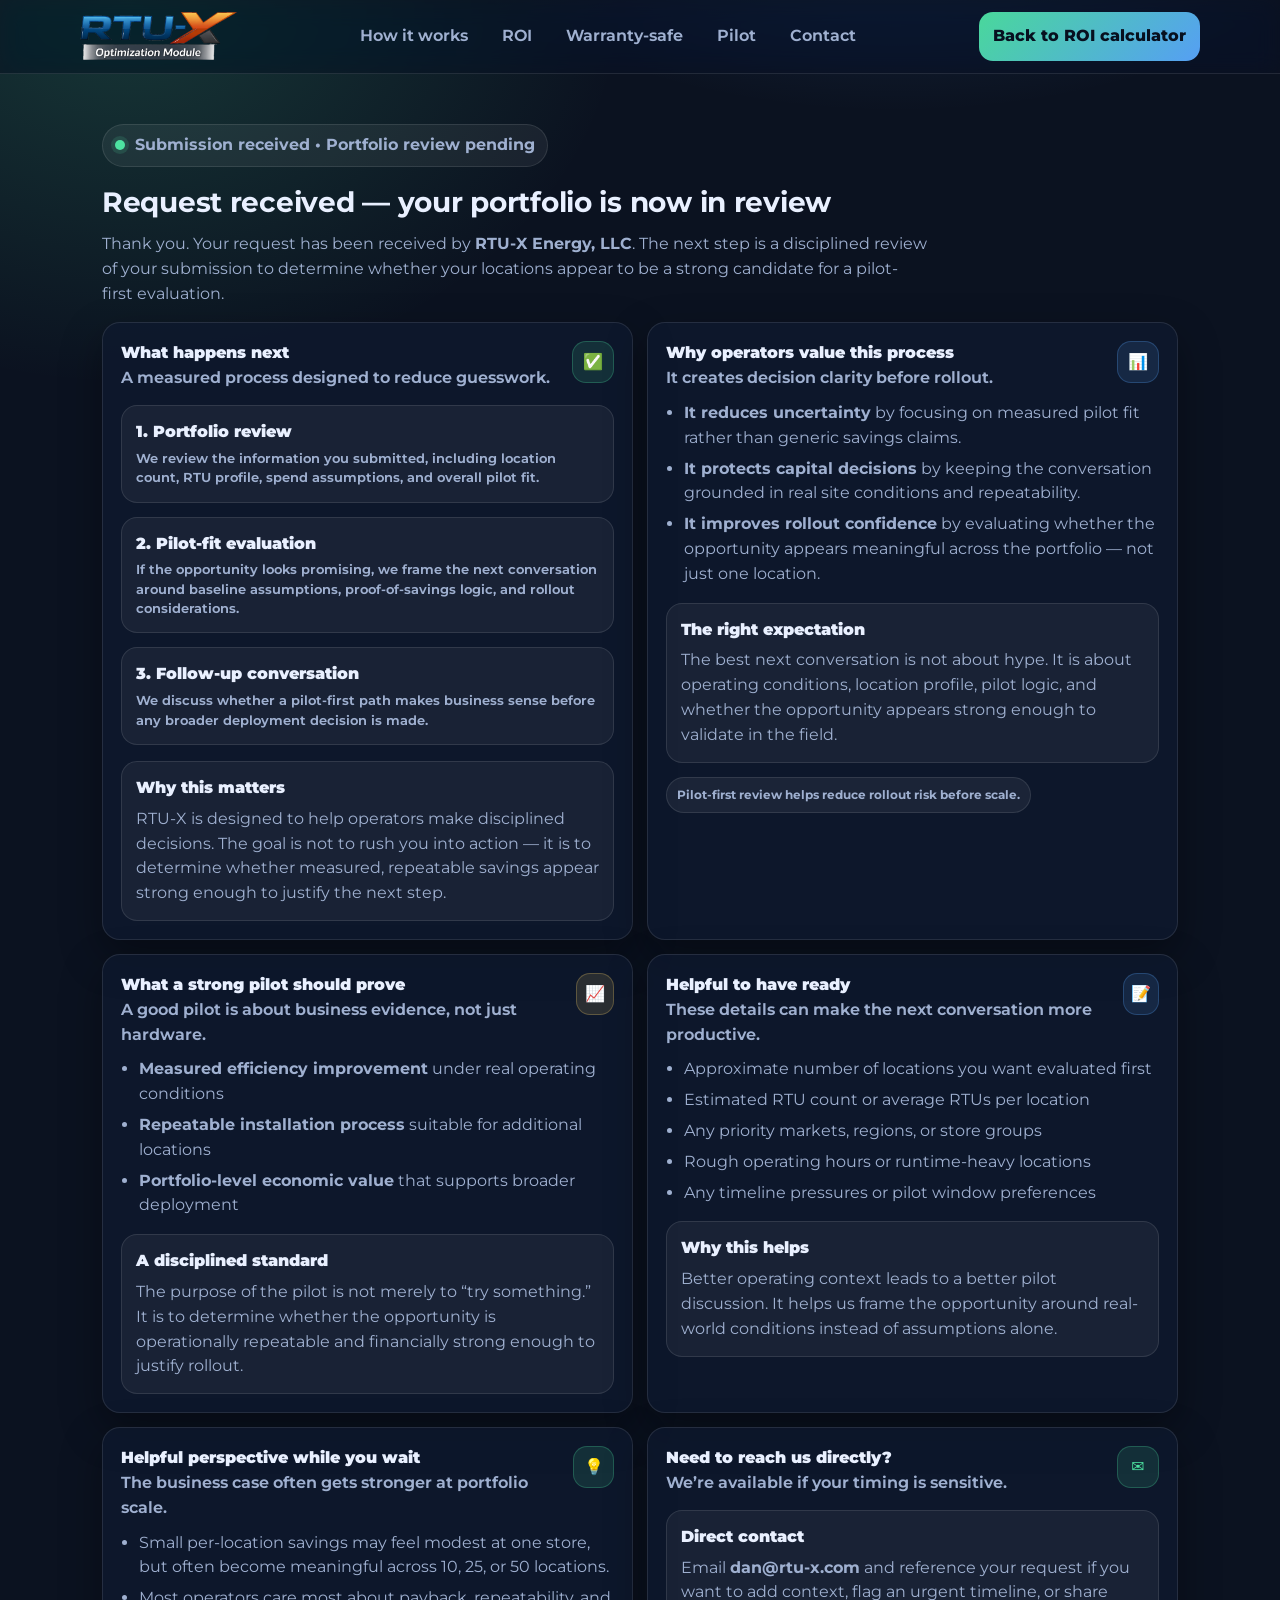
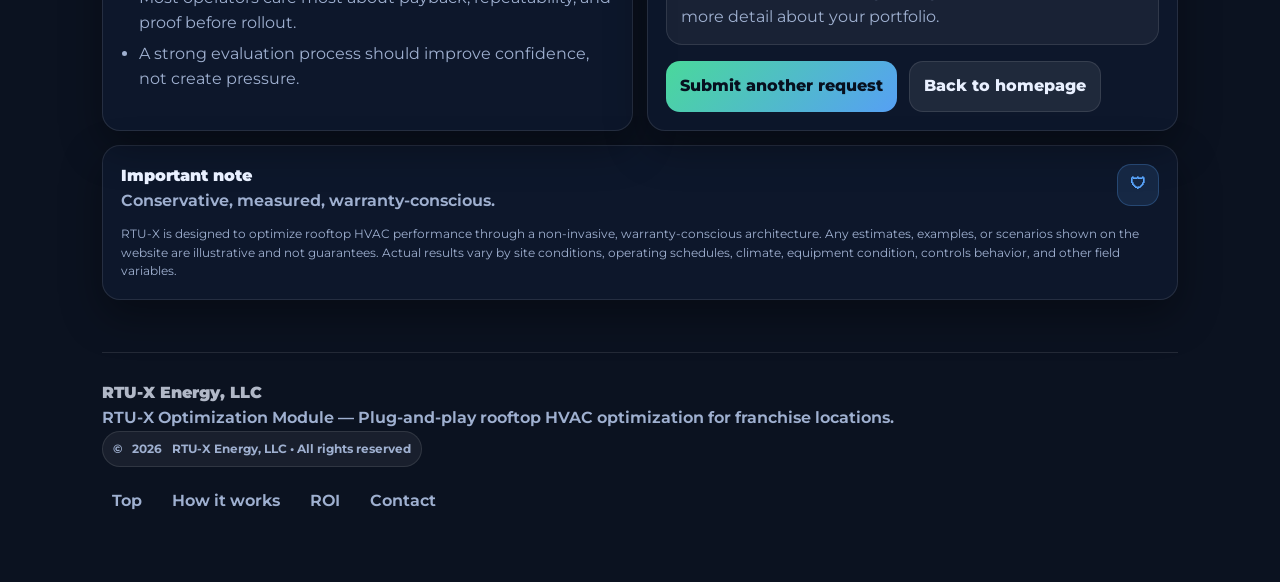
==== thank-you.html @ 87b26648 "Elevate thank-you page with stronger hierarchy and follow-up guidance" ====
<!doctype html>
<html lang="en">
<head>
  <meta charset="utf-8" />
  <meta name="viewport" content="width=device-width, initial-scale=1" />
  <title>Request received | RTU-X Energy, LLC</title>
  <meta name="description" content="Your RTU-X request has been received. Here is what happens next in the pilot evaluation process." />
  <meta name="theme-color" content="#0b1220" />

  <link rel="preconnect" href="https://fonts.googleapis.com">
  <link rel="preconnect" href="https://fonts.gstatic.com" crossorigin>
  <link href="https://fonts.googleapis.com/css2?family=Montserrat:wght@500;650;750;850&display=swap" rel="stylesheet">
  <link rel="stylesheet" href="styles.css" />
</head>

<body>
  <header class="site-header">
    <div class="wrap nav">
      <a class="brand" href="/#top" aria-label="RTU-X Energy home">
        <img class="brand-logo" src="assets/rtux-logo.png" alt="RTU-X Optimization Module logo" />
      </a>

      <nav class="navlinks" aria-label="Primary">
        <a href="/#how">How it works</a>
        <a href="/#roi">ROI</a>
        <a href="/#warranty">Warranty-safe</a>
        <a href="/#pilot">Pilot</a>
        <a href="/#contact">Contact</a>
      </nav>

      <a class="btn primary" href="/#roi">Back to ROI calculator</a>
    </div>
  </header>

  <main class="wrap" style="padding-top:22px;">
    <section class="section reveal" style="padding-top:28px;">
      <div class="pill">
        <span class="dot" aria-hidden="true"></span>
        Submission received • Portfolio review pending
      </div>

      <div class="sec-head" style="margin-top:14px;">
        <div>
          <h2>Request received — your portfolio is now in review</h2>
          <p class="lead">
            Thank you. Your request has been received by <b>RTU-X Energy, LLC</b>. The next step is a disciplined review of your submission to determine whether your locations appear to be a strong candidate for a pilot-first evaluation.
          </p>
        </div>
      </div>

      <div class="split">
        <div class="card panel">
          <div class="panel-top">
            <div>
              <div class="kicker">What happens next</div>
              <div class="muted">A measured process designed to reduce guesswork.</div>
            </div>
            <div class="badge" aria-hidden="true">✅</div>
          </div>

          <div class="cols3" style="grid-template-columns:1fr; margin-top:14px;">
            <div class="mini">
              <div class="mini-k">1. Portfolio review</div>
              <div class="mini-d">
                We review the information you submitted, including location count, RTU profile, spend assumptions, and overall pilot fit.
              </div>
            </div>

            <div class="mini">
              <div class="mini-k">2. Pilot-fit evaluation</div>
              <div class="mini-d">
                If the opportunity looks promising, we frame the next conversation around baseline assumptions, proof-of-savings logic, and rollout considerations.
              </div>
            </div>

            <div class="mini">
              <div class="mini-k">3. Follow-up conversation</div>
              <div class="mini-d">
                We discuss whether a pilot-first path makes business sense before any broader deployment decision is made.
              </div>
            </div>
          </div>

          <div class="callout" style="margin-top:16px;">
            <div class="callout-k">Why this matters</div>
            <div class="callout-d">
              RTU-X is designed to help operators make disciplined decisions. The goal is not to rush you into action — it is to determine whether measured, repeatable savings appear strong enough to justify the next step.
            </div>
          </div>
        </div>

        <div class="card panel">
          <div class="panel-top">
            <div>
              <div class="kicker">Why operators value this process</div>
              <div class="muted">It creates decision clarity before rollout.</div>
            </div>
            <div class="badge blue" aria-hidden="true">📊</div>
          </div>

          <ul class="bullets">
            <li><b>It reduces uncertainty</b> by focusing on measured pilot fit rather than generic savings claims.</li>
            <li><b>It protects capital decisions</b> by keeping the conversation grounded in real site conditions and repeatability.</li>
            <li><b>It improves rollout confidence</b> by evaluating whether the opportunity appears meaningful across the portfolio — not just one location.</li>
          </ul>

          <div class="callout" style="margin-top:16px;">
            <div class="callout-k">The right expectation</div>
            <div class="callout-d">
              The best next conversation is not about hype. It is about operating conditions, location profile, pilot logic, and whether the opportunity appears strong enough to validate in the field.
            </div>
          </div>

          <div class="pill small" style="margin-top:14px;">
            Pilot-first review helps reduce rollout risk before scale.
          </div>
        </div>
      </div>

      <div class="split" style="margin-top:14px;">
        <div class="card panel">
          <div class="panel-top">
            <div>
              <div class="kicker">What a strong pilot should prove</div>
              <div class="muted">A good pilot is about business evidence, not just hardware.</div>
            </div>
            <div class="badge warn" aria-hidden="true">📈</div>
          </div>

          <ul class="bullets">
            <li><b>Measured efficiency improvement</b> under real operating conditions</li>
            <li><b>Repeatable installation process</b> suitable for additional locations</li>
            <li><b>Portfolio-level economic value</b> that supports broader deployment</li>
          </ul>

          <div class="callout" style="margin-top:16px;">
            <div class="callout-k">A disciplined standard</div>
            <div class="callout-d">
              The purpose of the pilot is not merely to “try something.” It is to determine whether the opportunity is operationally repeatable and financially strong enough to justify rollout.
            </div>
          </div>
        </div>

        <div class="card panel">
          <div class="panel-top">
            <div>
              <div class="kicker">Helpful to have ready</div>
              <div class="muted">These details can make the next conversation more productive.</div>
            </div>
            <div class="badge blue" aria-hidden="true">📝</div>
          </div>

          <ul class="bullets">
            <li>Approximate number of locations you want evaluated first</li>
            <li>Estimated RTU count or average RTUs per location</li>
            <li>Any priority markets, regions, or store groups</li>
            <li>Rough operating hours or runtime-heavy locations</li>
            <li>Any timeline pressures or pilot window preferences</li>
          </ul>

          <div class="callout" style="margin-top:16px;">
            <div class="callout-k">Why this helps</div>
            <div class="callout-d">
              Better operating context leads to a better pilot discussion. It helps us frame the opportunity around real-world conditions instead of assumptions alone.
            </div>
          </div>
        </div>
      </div>

      <div class="split" style="margin-top:14px;">
        <div class="card panel">
          <div class="panel-top">
            <div>
              <div class="kicker">Helpful perspective while you wait</div>
              <div class="muted">The business case often gets stronger at portfolio scale.</div>
            </div>
            <div class="badge" aria-hidden="true">💡</div>
          </div>

          <ul class="bullets">
            <li>Small per-location savings may feel modest at one store, but often become meaningful across 10, 25, or 50 locations.</li>
            <li>Most operators care most about payback, repeatability, and proof before rollout.</li>
            <li>A strong evaluation process should improve confidence, not create pressure.</li>
          </ul>
        </div>

        <div class="card panel">
          <div class="panel-top">
            <div>
              <div class="kicker">Need to reach us directly?</div>
              <div class="muted">We’re available if your timing is sensitive.</div>
            </div>
            <div class="badge" aria-hidden="true">✉️</div>
          </div>

          <div class="callout" style="margin-top:14px;">
            <div class="callout-k">Direct contact</div>
            <div class="callout-d">
              Email <b>dan@rtu-x.com</b> and reference your request if you want to add context, flag an urgent timeline, or share more detail about your portfolio.
            </div>
          </div>

          <div class="cta" style="margin-top:16px;">
            <a class="btn primary" href="/#contact">Submit another request</a>
            <a class="btn" href="/#top">Back to homepage</a>
          </div>
        </div>
      </div>

      <div class="card panel" style="margin-top:14px;">
        <div class="panel-top">
          <div>
            <div class="kicker">Important note</div>
            <div class="muted">Conservative, measured, warranty-conscious.</div>
          </div>
          <div class="badge blue" aria-hidden="true">🛡</div>
        </div>

        <div class="fine" style="margin-top:12px;">
          RTU-X is designed to optimize rooftop HVAC performance through a non-invasive, warranty-conscious architecture. Any estimates, examples, or scenarios shown on the website are illustrative and not guarantees. Actual results vary by site conditions, operating schedules, climate, equipment condition, controls behavior, and other field variables.
        </div>
      </div>
    </section>

    <footer class="site-footer">
      <div class="foot">
        <div>
          <div class="foot-brand">RTU-X Energy, LLC</div>
          <div class="muted">RTU-X Optimization Module — Plug-and-play rooftop HVAC optimization for franchise locations.</div>
          <div class="pill small">© <span id="year"></span> RTU-X Energy, LLC • All rights reserved</div>
        </div>

        <div class="foot-links">
          <a href="/#top">Top</a>
          <a href="/#how">How it works</a>
          <a href="/#roi">ROI</a>
          <a href="/#contact">Contact</a>
        </div>
      </div>
    </footer>
  </main>

  <script>
    (function () {
      var y = document.getElementById("year");
      if (y) y.textContent = String(new Date().getFullYear());
    })();
  </script>
</body>
</html>
---- styles.css ----
/* RTU-X Optimization Module — Franchise Owner Landing Page
   Design goals: fast, credible, clean, non-flashy, conversion-focused.
*/
:root{
  --bg:#0b1220;
  --card:#0f1930;
  --muted:#9fb0d0;
  --text:#e9f0ff;
  --accent:#4de3a1;
  --accent2:#5aa7ff;
  --warn:#ffd36a;
  --border: rgba(255,255,255,.10);
  --shadow: 0 16px 40px rgba(0,0,0,.35);
  --radius: 18px;
  --max: 1120px;
}
*{box-sizing:border-box}
html{scroll-behavior:smooth}
body{
  margin:0;
  font-family: "Montserrat", ui-sans-serif, system-ui, -apple-system, Segoe UI, Roboto, Helvetica, Arial;
  background:
    radial-gradient(1000px 600px at 70% -10%, rgba(90,167,255,.25), transparent 55%),
    radial-gradient(900px 700px at 10% 0%, rgba(77,227,161,.18), transparent 55%),
    var(--bg);
  color:var(--text);
  line-height:1.55;
}
a{color:inherit; text-decoration:none}
.wrap{max-width:var(--max); margin:0 auto; padding:22px;}
.site-header{
  position:sticky; top:0; z-index:10;
  backdrop-filter:saturate(180%) blur(12px);
  background: rgba(11,18,32,.55);
  border-bottom:1px solid var(--border);
}
.nav{
  display:flex; align-items:center; justify-content:space-between;
  gap:16px; padding:12px 0;
}
.brand{display:flex; align-items:center; gap:10px; font-weight:850; letter-spacing:.2px}
.brand-logo{height:48px; width:auto; display:block}
.navlinks{display:flex; gap:14px; flex-wrap:wrap; align-items:center; color:var(--muted); font-weight:650}
.navlinks a{padding:8px 10px; border-radius:12px}
.navlinks a:hover{background: rgba(255,255,255,.06); color: var(--text)}
.btn{
  display:inline-flex; align-items:center; justify-content:center; gap:10px;
  padding:12px 14px; border-radius:14px;
  background: rgba(255,255,255,.08);
  border:1px solid var(--border);
  color: var(--text);
  font-weight:800;
  cursor:pointer;
  transition: transform .12s ease, background .12s ease;
}
.btn.primary{
  background: linear-gradient(135deg, rgba(77,227,161,.95), rgba(90,167,255,.95));
  border:0; color:#07101f;
}
.btn:hover{transform: translateY(-1px)}
.btn:active{transform: translateY(0px)}
@media (max-width: 940px){
  .navlinks{display:none}
  .brand-logo{height:44px}
}

/* HERO */
.hero{
  padding:52px 0 22px;
  display:grid;
  grid-template-columns:1.15fr .85fr;
  gap:22px;
  align-items:stretch;
}
@media (max-width: 940px){
  .hero{grid-template-columns:1fr; padding-top:28px}
}
.pill{
  display:inline-flex; gap:10px; align-items:center;
  padding:8px 12px; border-radius:999px;
  background: rgba(255,255,255,.06);
  border:1px solid var(--border);
  color: var(--muted);
  font-weight:700;
  width: fit-content;
}
.pill.small{font-size:12px; padding:8px 10px}
.dot{
  width:10px; height:10px; border-radius:999px;
  background: var(--accent);
  box-shadow: 0 0 0 4px rgba(77,227,161,.14);
}
h1{
  margin:14px 0 10px;
  font-size: clamp(34px, 4vw, 54px);
  line-height:1.05;
  letter-spacing:-.02em;
}
.grad{
  background:linear-gradient(135deg, var(--accent), var(--accent2));
  -webkit-background-clip:text; background-clip:text;
  color:transparent;
}
.sub{
  color: var(--muted);
  font-size: 16px;
  max-width: 60ch;
}
.cta{display:flex; gap:12px; flex-wrap:wrap; margin-top:18px}
.trust{display:flex; flex-wrap:wrap; gap:10px; margin-top:14px; color: rgba(233,240,255,.82); font-weight:650}
.trust-item{padding:8px 10px; border-radius:12px; background: rgba(255,255,255,.04); border:1px solid var(--border)}

.card{
  background: rgba(15,25,48,.72);
  border: 1px solid var(--border);
  border-radius: var(--radius);
  box-shadow: var(--shadow);
}
.hero-card{padding:18px}
.card-title{display:flex; justify-content:space-between; align-items:flex-start; gap:12px}
.kicker{font-weight:900; font-size:16px}
.muted{color:var(--muted); font-weight:650}
.badge{
  width:42px; height:42px; border-radius:14px;
  display:grid; place-items:center;
  background: rgba(77,227,161,.12);
  border:1px solid rgba(77,227,161,.25);
  color: var(--accent);
  font-weight:900;
}
.badge.blue{background: rgba(90,167,255,.12); border-color: rgba(90,167,255,.25); color: var(--accent2)}
.badge.warn{background: rgba(255,211,106,.12); border-color: rgba(255,211,106,.25); color: var(--warn)}
.grid2{display:grid; grid-template-columns: 1fr 1fr; gap:12px; margin-top:14px}
@media (max-width: 520px){.grid2{grid-template-columns:1fr}}
.mini{
  padding:14px;
  border-radius:16px;
  background: rgba(255,255,255,.05);
  border:1px solid var(--border);
}
.mini-k{font-weight:900}
.mini-d{color:var(--muted); font-weight:650; font-size:12.5px; margin-top:4px}
.callout{
  margin-top:14px;
  padding:14px; border-radius:16px;
  background: rgba(255,255,255,.05);
  border:1px solid var(--border);
}
.callout-k{font-weight:900}
.callout-d{color:var(--muted); margin-top:6px}

/* SECTIONS */
.section{padding:34px 0}
.sec-head{display:flex; align-items:flex-end; justify-content:space-between; gap:16px; margin-bottom:16px}
h2{margin:0; font-size:28px; letter-spacing:-.01em}
.lead{color:var(--muted); max-width:75ch; margin:8px 0 0}
.cols3{display:grid; grid-template-columns:repeat(3, 1fr); gap:14px}
@media (max-width: 940px){.cols3{grid-template-columns:1fr}}
.item{padding:16px}
.item h3{margin:8px 0 6px; font-size:18px}
.item p{margin:0; color:var(--muted)}
.icon{
  width:40px; height:40px; border-radius:14px;
  display:grid; place-items:center;
  background: rgba(77,227,161,.12);
  border:1px solid rgba(77,227,161,.25);
  color: var(--accent);
  font-weight:900;
}
.icon.blue{background: rgba(90,167,255,.12); border-color: rgba(90,167,255,.25); color: var(--accent2)}
.icon.warn{background: rgba(255,211,106,.12); border-color: rgba(255,211,106,.25); color: var(--warn)}

.split{display:grid; grid-template-columns:1fr 1fr; gap:14px}
@media (max-width: 940px){.split{grid-template-columns:1fr}}
.panel{padding:18px}
.panel-top{display:flex; justify-content:space-between; align-items:flex-start; gap:12px}
.bullets{margin:10px 0 0; padding-left:18px; color:var(--muted)}
.bullets li{margin:6px 0}

/* ROI */
.roi{
  display:grid;
  grid-template-columns:1.1fr .9fr;
  gap:14px;
  align-items:start;
}
.roi .panel{
  align-self:start;
}
@media (max-width: 940px){
  .roi{grid-template-columns:1fr}
}
.calc{
  padding:16px;
  border-radius:16px;
  background: rgba(255,255,255,.05);
  border:1px solid var(--border);
}
label{display:block; font-weight:850; font-size:13px; color:var(--muted); margin-top:10px}
input, select, textarea{
  width:100%;
  margin-top:6px;
  padding:12px 12px;
  border-radius:14px;
  border:1px solid rgba(255,255,255,.14);
  background: rgba(11,18,32,.65);
  color: var(--text);
  outline:none;
}
input:focus, textarea:focus, select:focus{
  border-color: rgba(90,167,255,.55);
  box-shadow: 0 0 0 4px rgba(90,167,255,.12)
}
.result{
  margin-top:12px;
  padding:12px;
  border-radius:14px;
  background: rgba(77,227,161,.10);
  border: 1px solid rgba(77,227,161,.25);
  color: var(--text);
  font-weight:850;
}
.cta-row{display:flex; gap:10px; flex-wrap:wrap; margin-top:12px}
.fine{color:var(--muted); font-size:12px; margin-top:8px}

/* ROI mini chart */
.mini-chart{
  display:grid;
  gap:10px;
}
.mini-chart-row{
  display:grid;
  grid-template-columns:110px minmax(120px, 1fr);
  align-items:center;
  gap:10px;
}
.mini-chart-label{
  color:var(--text);
  font-size:12px;
  font-weight:800;
  white-space:nowrap;
}
.mini-chart-bar-wrap{
  width:100%;
  min-width:120px;
  height:14px;
  border-radius:999px;
  background:rgba(255,255,255,.08);
  border:1px solid rgba(255,255,255,.10);
  overflow:hidden;
}
.mini-chart-bar{
  display:block;
  height:100%;
  min-width:14px;
  border-radius:999px;
  background:linear-gradient(135deg, rgba(77,227,161,.95), rgba(90,167,255,.95));
  box-shadow:0 0 0 1px rgba(255,255,255,.08) inset;
}
.mini-chart-bar-1{width:10%}
.mini-chart-bar-2{width:30%}
.mini-chart-bar-3{width:60%}
.mini-chart-bar-4{width:100%}

@media (max-width: 640px){
  .mini-chart{
    gap:8px;
  }
  .mini-chart-row{
    grid-template-columns:72px minmax(140px, 1fr);
    gap:8px;
  }
  .mini-chart-label{
    font-size:11px;
  }
  .mini-chart-bar-wrap{
    min-width:140px;
    height:12px;
  }
  .mini-chart-bar{
    min-width:12px;
  }
}

/* Lead form */
.leadform .row2{display:grid; grid-template-columns:1fr 1fr; gap:12px}
@media (max-width: 680px){.leadform .row2{grid-template-columns:1fr}}
.leadform button{margin-top:12px; width:100%}

/* FAQ */
.faq details{
  border:1px solid var(--border);
  border-radius:16px;
  background: rgba(255,255,255,.04);
  padding:12px 14px;
}
.faq summary{cursor:pointer; font-weight:900}
.faq p{color:var(--muted); margin:8px 0 0}
.faq{display:grid; gap:10px}

/* Diagram */
.diagram{
  display:flex;
  flex-direction:column;
  align-items:center;
  gap:10px;
  margin-top:8px;
}
.node{
  width:100%;
  max-width:420px;
  text-align:center;
  padding:14px 18px;
  border-radius:14px;
  background: rgba(255,255,255,0.04);
  border:1px solid rgba(255,255,255,0.08);
  font-weight:650;
  color:#e8edf7;
  box-shadow:0 8px 24px rgba(0,0,0,0.18);
}
.node.highlight{
  background: linear-gradient(180deg, rgba(46,124,255,0.22), rgba(46,124,255,0.10));
  border:1px solid rgba(46,124,255,0.45);
}
.arrow{
  font-size:22px;
  line-height:1;
  color: rgba(255,255,255,0.6);
}
@media (max-width: 640px){
  .node{
    max-width:100%;
    font-size:14px;
    padding:12px 14px;
  }
}

/* Footer */
.site-footer{
  padding:28px 0 40px;
  color: rgba(233,240,255,.75);
  border-top:1px solid var(--border);
  margin-top:18px;
}
.foot{display:flex; justify-content:space-between; gap:16px; flex-wrap:wrap}
.foot-brand{font-weight:900}
.foot-links{display:flex; gap:10px; flex-wrap:wrap; color:var(--muted); font-weight:650}
.foot-links a{padding:6px 10px; border-radius:12px}
.foot-links a:hover{background: rgba(255,255,255,.06); color:var(--text)}

/* Subtle animation */
.reveal{
  opacity:1 !important;
  transform:none !important;
  filter:none !important;
}

/* HubSpot compatibility */
.hs-form,
.hs-form * {
  font-family: inherit;
}
.hs-form label,
.hs-form .hs-form-field label {
  color: rgba(255,255,255,0.92) !important;
  font-weight: 600 !important;
}
.hs-form .hs-form-required,
.hs-form .hs-error-msg,
.hs-form .hs-error-msgs label {
  color: rgba(255,255,255,0.92) !important;
}
.hs-form input,
.hs-form textarea,
.hs-form select {
  color: #111 !important;
  background: rgba(255,255,255,0.86) !important;
  border: 1px solid rgba(255,255,255,0.28) !important;
  border-radius: 10px !important;
  padding: 12px 12px !important;
  outline: none !important;
}
.hs-form ::placeholder {
  color: rgba(0,0,0,0.55) !important;
  opacity: 1 !important;
}
.hs-form input:focus,
.hs-form textarea:focus,
.hs-form select:focus {
  border-color: rgba(255,255,255,0.75) !important;
  box-shadow: 0 0 0 4px rgba(255,255,255,0.18) !important;
}
.hs-form input[type="submit"],
.hs-form .hs-button {
  background: rgba(255,255,255,0.92) !important;
  color: #111 !important;
  border: 0 !important;
  border-radius: 12px !important;
  padding: 12px 16px !important;
  font-weight: 700 !important;
  cursor: pointer !important;
}
.hs-form input[type="submit"]:hover,
.hs-form .hs-button:hover {
  filter: brightness(0.96) !important;
}
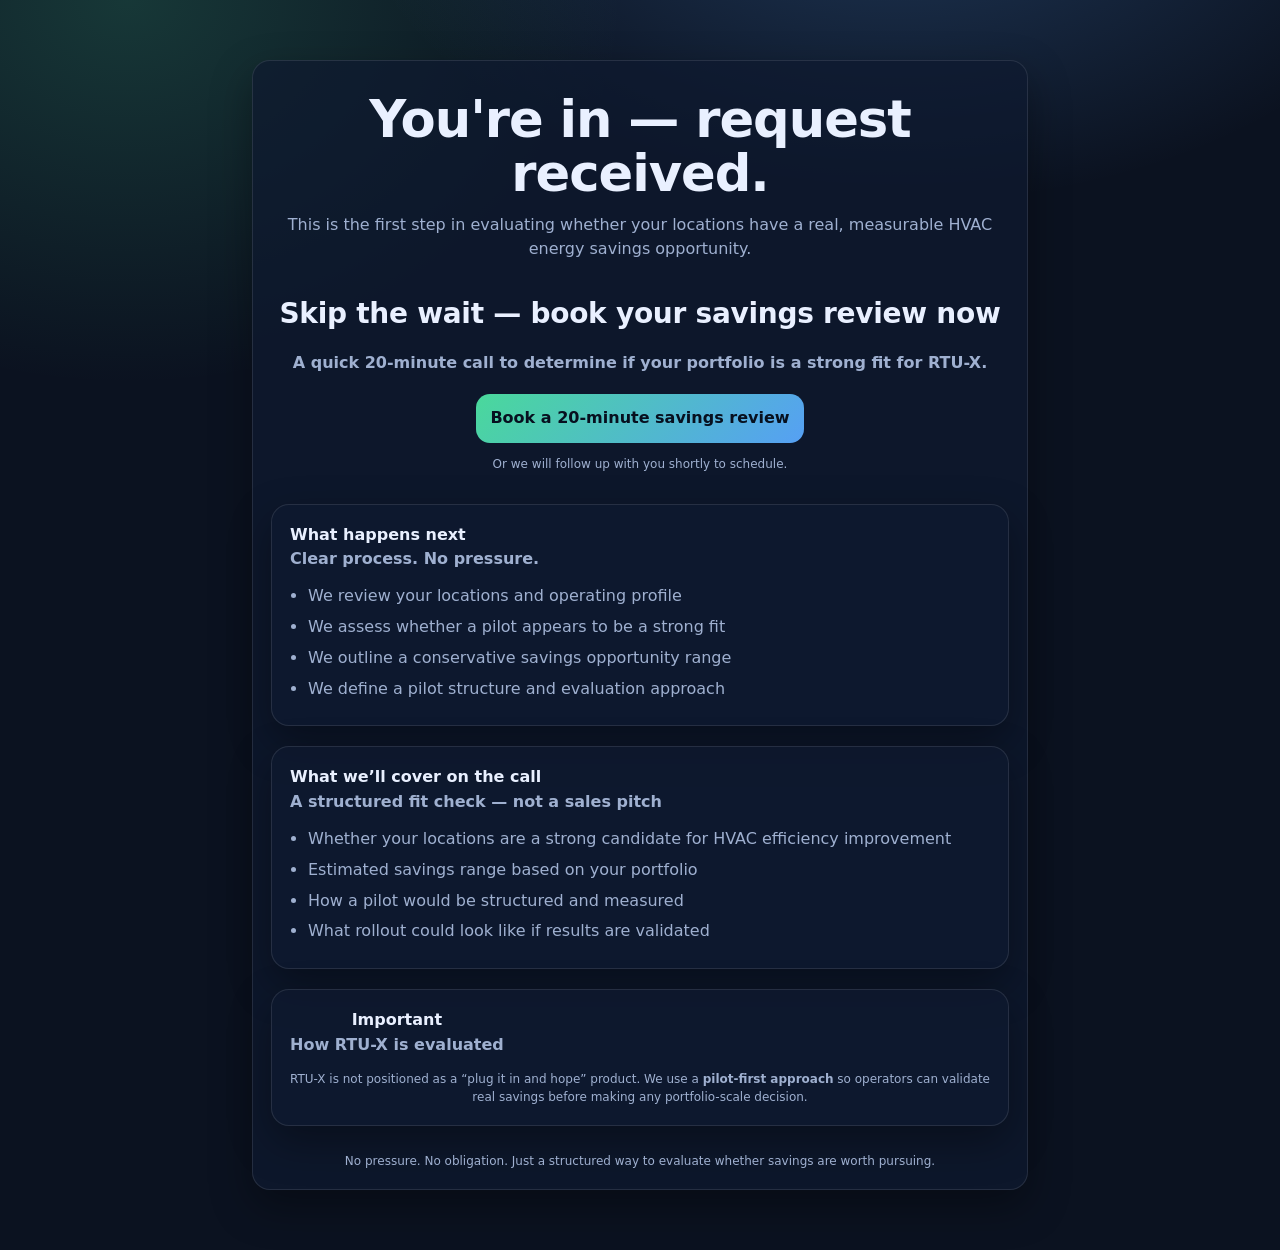
==== commit 95b9205d: "Add high-converting thank-you page with call booking CTA" ====
--- a/thank-you.html
+++ b/thank-you.html
@@ -3,248 +3,96 @@
 <head>
   <meta charset="utf-8" />
   <meta name="viewport" content="width=device-width, initial-scale=1" />
-  <title>Request received | RTU-X Energy, LLC</title>
-  <meta name="description" content="Your RTU-X request has been received. Here is what happens next in the pilot evaluation process." />
-  <meta name="theme-color" content="#0b1220" />
-
-  <link rel="preconnect" href="https://fonts.googleapis.com">
-  <link rel="preconnect" href="https://fonts.gstatic.com" crossorigin>
-  <link href="https://fonts.googleapis.com/css2?family=Montserrat:wght@500;650;750;850&display=swap" rel="stylesheet">
+  <title>Thank You | RTU-X Energy</title>
+  <meta name="description" content="Your request has been received. Book your RTU-X savings review to evaluate your portfolio opportunity." />
   <link rel="stylesheet" href="styles.css" />
 </head>
 
 <body>
-  <header class="site-header">
-    <div class="wrap nav">
-      <a class="brand" href="/#top" aria-label="RTU-X Energy home">
-        <img class="brand-logo" src="assets/rtux-logo.png" alt="RTU-X Optimization Module logo" />
-      </a>
+  <main class="wrap" style="padding-top:60px; padding-bottom:60px; max-width:820px;">
+    
+    <div class="card panel" style="text-align:center;">
+      
+      <h1>You're in — request received.</h1>
 
-      <nav class="navlinks" aria-label="Primary">
-        <a href="/#how">How it works</a>
-        <a href="/#roi">ROI</a>
-        <a href="/#warranty">Warranty-safe</a>
-        <a href="/#pilot">Pilot</a>
-        <a href="/#contact">Contact</a>
-      </nav>
+      <p class="lead" style="margin-top:12px;">
+        This is the first step in evaluating whether your locations have a real, measurable HVAC energy savings opportunity.
+      </p>
 
-      <a class="btn primary" href="/#roi">Back to ROI calculator</a>
-    </div>
-  </header>
+      <!-- PRIMARY CTA -->
+      <div style="margin-top:30px;">
+        <h2 style="margin-bottom:10px;">Skip the wait — book your savings review now</h2>
 
-  <main class="wrap" style="padding-top:22px;">
-    <section class="section reveal" style="padding-top:28px;">
-      <div class="pill">
-        <span class="dot" aria-hidden="true"></span>
-        Submission received • Portfolio review pending
-      </div>
+        <p class="muted" style="margin-bottom:18px;">
+          A quick 20-minute call to determine if your portfolio is a strong fit for RTU-X.
+        </p>
 
-      <div class="sec-head" style="margin-top:14px;">
-        <div>
-          <h2>Request received — your portfolio is now in review</h2>
-          <p class="lead">
-            Thank you. Your request has been received by <b>RTU-X Energy, LLC</b>. The next step is a disciplined review of your submission to determine whether your locations appear to be a strong candidate for a pilot-first evaluation.
-          </p>
+        <!-- DEFAULT CALENDAR LINK (WORKING PLACEHOLDER) -->
+        <a class="btn primary" href="https://calendly.com/" target="_blank">
+          Book a 20-minute savings review
+        </a>
+
+        <div class="fine" style="margin-top:12px;">
+          Or we will follow up with you shortly to schedule.
         </div>
       </div>
 
-      <div class="split">
-        <div class="card panel">
-          <div class="panel-top">
-            <div>
-              <div class="kicker">What happens next</div>
-              <div class="muted">A measured process designed to reduce guesswork.</div>
-            </div>
-            <div class="badge" aria-hidden="true">✅</div>
-          </div>
-
-          <div class="cols3" style="grid-template-columns:1fr; margin-top:14px;">
-            <div class="mini">
-              <div class="mini-k">1. Portfolio review</div>
-              <div class="mini-d">
-                We review the information you submitted, including location count, RTU profile, spend assumptions, and overall pilot fit.
-              </div>
-            </div>
-
-            <div class="mini">
-              <div class="mini-k">2. Pilot-fit evaluation</div>
-              <div class="mini-d">
-                If the opportunity looks promising, we frame the next conversation around baseline assumptions, proof-of-savings logic, and rollout considerations.
-              </div>
-            </div>
-
-            <div class="mini">
-              <div class="mini-k">3. Follow-up conversation</div>
-              <div class="mini-d">
-                We discuss whether a pilot-first path makes business sense before any broader deployment decision is made.
-              </div>
-            </div>
-          </div>
-
-          <div class="callout" style="margin-top:16px;">
-            <div class="callout-k">Why this matters</div>
-            <div class="callout-d">
-              RTU-X is designed to help operators make disciplined decisions. The goal is not to rush you into action — it is to determine whether measured, repeatable savings appear strong enough to justify the next step.
-            </div>
+      <!-- WHAT HAPPENS NEXT -->
+      <div class="card panel" style="margin-top:30px; text-align:left;">
+        <div class="panel-top">
+          <div>
+            <div class="kicker">What happens next</div>
+            <div class="muted">Clear process. No pressure.</div>
           </div>
         </div>
 
-        <div class="card panel">
-          <div class="panel-top">
-            <div>
-              <div class="kicker">Why operators value this process</div>
-              <div class="muted">It creates decision clarity before rollout.</div>
-            </div>
-            <div class="badge blue" aria-hidden="true">📊</div>
+        <ul class="bullets" style="margin-top:12px;">
+          <li>We review your locations and operating profile</li>
+          <li>We assess whether a pilot appears to be a strong fit</li>
+          <li>We outline a conservative savings opportunity range</li>
+          <li>We define a pilot structure and evaluation approach</li>
+        </ul>
+      </div>
+
+      <!-- CALL EXPECTATION -->
+      <div class="card panel" style="margin-top:20px; text-align:left;">
+        <div class="panel-top">
+          <div>
+            <div class="kicker">What we’ll cover on the call</div>
+            <div class="muted">A structured fit check — not a sales pitch</div>
           </div>
+        </div>
 
-          <ul class="bullets">
-            <li><b>It reduces uncertainty</b> by focusing on measured pilot fit rather than generic savings claims.</li>
-            <li><b>It protects capital decisions</b> by keeping the conversation grounded in real site conditions and repeatability.</li>
-            <li><b>It improves rollout confidence</b> by evaluating whether the opportunity appears meaningful across the portfolio — not just one location.</li>
-          </ul>
+        <ul class="bullets" style="margin-top:12px;">
+          <li>Whether your locations are a strong candidate for HVAC efficiency improvement</li>
+          <li>Estimated savings range based on your portfolio</li>
+          <li>How a pilot would be structured and measured</li>
+          <li>What rollout could look like if results are validated</li>
+        </ul>
+      </div>
 
-          <div class="callout" style="margin-top:16px;">
-            <div class="callout-k">The right expectation</div>
-            <div class="callout-d">
-              The best next conversation is not about hype. It is about operating conditions, location profile, pilot logic, and whether the opportunity appears strong enough to validate in the field.
-            </div>
+      <!-- POSITIONING -->
+      <div class="card panel" style="margin-top:20px;">
+        <div class="panel-top">
+          <div>
+            <div class="kicker">Important</div>
+            <div class="muted">How RTU-X is evaluated</div>
           </div>
+        </div>
 
-          <div class="pill small" style="margin-top:14px;">
-            Pilot-first review helps reduce rollout risk before scale.
-          </div>
+        <div class="fine" style="margin-top:12px;">
+          RTU-X is not positioned as a “plug it in and hope” product.  
+          We use a <b>pilot-first approach</b> so operators can validate real savings before making any portfolio-scale decision.
         </div>
       </div>
 
-      <div class="split" style="margin-top:14px;">
-        <div class="card panel">
-          <div class="panel-top">
-            <div>
-              <div class="kicker">What a strong pilot should prove</div>
-              <div class="muted">A good pilot is about business evidence, not just hardware.</div>
-            </div>
-            <div class="badge warn" aria-hidden="true">📈</div>
-          </div>
-
-          <ul class="bullets">
-            <li><b>Measured efficiency improvement</b> under real operating conditions</li>
-            <li><b>Repeatable installation process</b> suitable for additional locations</li>
-            <li><b>Portfolio-level economic value</b> that supports broader deployment</li>
-          </ul>
-
-          <div class="callout" style="margin-top:16px;">
-            <div class="callout-k">A disciplined standard</div>
-            <div class="callout-d">
-              The purpose of the pilot is not merely to “try something.” It is to determine whether the opportunity is operationally repeatable and financially strong enough to justify rollout.
-            </div>
-          </div>
-        </div>
-
-        <div class="card panel">
-          <div class="panel-top">
-            <div>
-              <div class="kicker">Helpful to have ready</div>
-              <div class="muted">These details can make the next conversation more productive.</div>
-            </div>
-            <div class="badge blue" aria-hidden="true">📝</div>
-          </div>
-
-          <ul class="bullets">
-            <li>Approximate number of locations you want evaluated first</li>
-            <li>Estimated RTU count or average RTUs per location</li>
-            <li>Any priority markets, regions, or store groups</li>
-            <li>Rough operating hours or runtime-heavy locations</li>
-            <li>Any timeline pressures or pilot window preferences</li>
-          </ul>
-
-          <div class="callout" style="margin-top:16px;">
-            <div class="callout-k">Why this helps</div>
-            <div class="callout-d">
-              Better operating context leads to a better pilot discussion. It helps us frame the opportunity around real-world conditions instead of assumptions alone.
-            </div>
-          </div>
-        </div>
+      <!-- REASSURANCE -->
+      <div class="fine" style="margin-top:26px;">
+        No pressure. No obligation. Just a structured way to evaluate whether savings are worth pursuing.
       </div>
 
-      <div class="split" style="margin-top:14px;">
-        <div class="card panel">
-          <div class="panel-top">
-            <div>
-              <div class="kicker">Helpful perspective while you wait</div>
-              <div class="muted">The business case often gets stronger at portfolio scale.</div>
-            </div>
-            <div class="badge" aria-hidden="true">💡</div>
-          </div>
+    </div>
 
-          <ul class="bullets">
-            <li>Small per-location savings may feel modest at one store, but often become meaningful across 10, 25, or 50 locations.</li>
-            <li>Most operators care most about payback, repeatability, and proof before rollout.</li>
-            <li>A strong evaluation process should improve confidence, not create pressure.</li>
-          </ul>
-        </div>
-
-        <div class="card panel">
-          <div class="panel-top">
-            <div>
-              <div class="kicker">Need to reach us directly?</div>
-              <div class="muted">We’re available if your timing is sensitive.</div>
-            </div>
-            <div class="badge" aria-hidden="true">✉️</div>
-          </div>
-
-          <div class="callout" style="margin-top:14px;">
-            <div class="callout-k">Direct contact</div>
-            <div class="callout-d">
-              Email <b>dan@rtu-x.com</b> and reference your request if you want to add context, flag an urgent timeline, or share more detail about your portfolio.
-            </div>
-          </div>
-
-          <div class="cta" style="margin-top:16px;">
-            <a class="btn primary" href="/#contact">Submit another request</a>
-            <a class="btn" href="/#top">Back to homepage</a>
-          </div>
-        </div>
-      </div>
-
-      <div class="card panel" style="margin-top:14px;">
-        <div class="panel-top">
-          <div>
-            <div class="kicker">Important note</div>
-            <div class="muted">Conservative, measured, warranty-conscious.</div>
-          </div>
-          <div class="badge blue" aria-hidden="true">🛡</div>
-        </div>
-
-        <div class="fine" style="margin-top:12px;">
-          RTU-X is designed to optimize rooftop HVAC performance through a non-invasive, warranty-conscious architecture. Any estimates, examples, or scenarios shown on the website are illustrative and not guarantees. Actual results vary by site conditions, operating schedules, climate, equipment condition, controls behavior, and other field variables.
-        </div>
-      </div>
-    </section>
-
-    <footer class="site-footer">
-      <div class="foot">
-        <div>
-          <div class="foot-brand">RTU-X Energy, LLC</div>
-          <div class="muted">RTU-X Optimization Module — Plug-and-play rooftop HVAC optimization for franchise locations.</div>
-          <div class="pill small">© <span id="year"></span> RTU-X Energy, LLC • All rights reserved</div>
-        </div>
-
-        <div class="foot-links">
-          <a href="/#top">Top</a>
-          <a href="/#how">How it works</a>
-          <a href="/#roi">ROI</a>
-          <a href="/#contact">Contact</a>
-        </div>
-      </div>
-    </footer>
   </main>
-
-  <script>
-    (function () {
-      var y = document.getElementById("year");
-      if (y) y.textContent = String(new Date().getFullYear());
-    })();
-  </script>
 </body>
 </html>
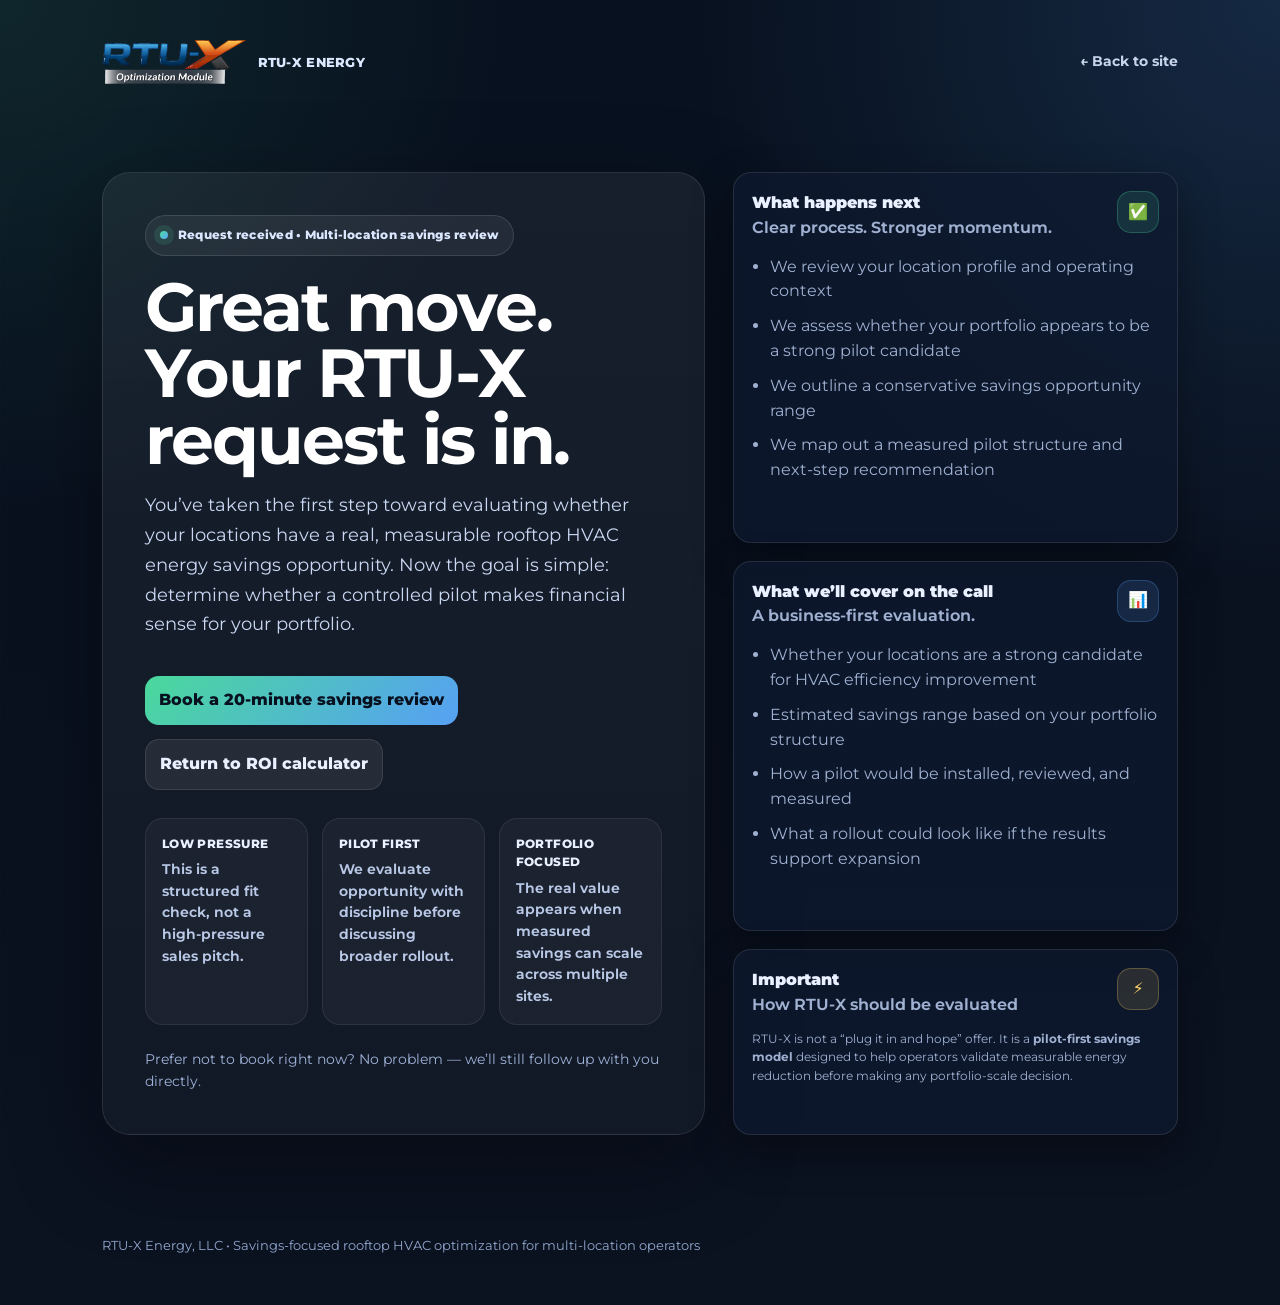
==== commit 6659356f: "Upgrade thank-you page to high-converting full-screen experience" ====
--- a/thank-you.html
+++ b/thank-you.html
@@ -4,95 +4,374 @@
   <meta charset="utf-8" />
   <meta name="viewport" content="width=device-width, initial-scale=1" />
   <title>Thank You | RTU-X Energy</title>
-  <meta name="description" content="Your request has been received. Book your RTU-X savings review to evaluate your portfolio opportunity." />
+  <meta
+    name="description"
+    content="Your RTU-X request has been received. Book your savings review and evaluate your multi-location HVAC energy savings opportunity."
+  />
+  <meta name="theme-color" content="#0b1220" />
+  <link rel="preconnect" href="https://fonts.googleapis.com">
+  <link rel="preconnect" href="https://fonts.gstatic.com" crossorigin>
+  <link href="https://fonts.googleapis.com/css2?family=Montserrat:wght@500;650;750;850&display=swap" rel="stylesheet">
   <link rel="stylesheet" href="styles.css" />
+
+  <style>
+    body.thankyou-page {
+      min-height: 100vh;
+      background:
+        radial-gradient(circle at top right, rgba(90,167,255,.16), transparent 32%),
+        radial-gradient(circle at top left, rgba(77,227,161,.10), transparent 28%),
+        linear-gradient(180deg, #08111f 0%, #0b1220 100%);
+    }
+
+    .thankyou-shell {
+      min-height: 100vh;
+      display: flex;
+      flex-direction: column;
+    }
+
+    .thankyou-main {
+      flex: 1;
+      display: flex;
+      align-items: center;
+      padding: 44px 0 56px;
+    }
+
+    .thankyou-hero {
+      display: grid;
+      grid-template-columns: 1.15fr .85fr;
+      gap: 28px;
+      align-items: stretch;
+    }
+
+    .thankyou-big {
+      min-height: 620px;
+      display: flex;
+      flex-direction: column;
+      justify-content: center;
+      padding: 42px;
+      border-radius: 28px;
+      background: linear-gradient(180deg, rgba(255,255,255,.06), rgba(255,255,255,.03));
+      border: 1px solid rgba(255,255,255,.10);
+      box-shadow: 0 30px 90px rgba(0,0,0,.34);
+    }
+
+    .thankyou-side {
+      display: grid;
+      gap: 18px;
+    }
+
+    .thankyou-side .panel {
+      height: 100%;
+    }
+
+    .eyebrow {
+      display: inline-flex;
+      align-items: center;
+      gap: 10px;
+      width: fit-content;
+      padding: 10px 14px;
+      border-radius: 999px;
+      background: rgba(255,255,255,.06);
+      border: 1px solid rgba(255,255,255,.12);
+      color: #dbe7ff;
+      font-size: 12px;
+      font-weight: 800;
+      letter-spacing: .02em;
+      margin-bottom: 18px;
+    }
+
+    .eyebrow-dot {
+      width: 8px;
+      height: 8px;
+      border-radius: 999px;
+      background: linear-gradient(135deg, rgba(77,227,161,.98), rgba(90,167,255,.98));
+      box-shadow: 0 0 0 6px rgba(77,227,161,.12);
+    }
+
+    .thankyou-title {
+      font-size: clamp(38px, 6vw, 68px);
+      line-height: .98;
+      letter-spacing: -.03em;
+      margin: 0 0 18px;
+      color: #fff;
+    }
+
+    .thankyou-sub {
+      max-width: 720px;
+      font-size: 18px;
+      line-height: 1.65;
+      color: #c9d7f2;
+      margin: 0 0 28px;
+    }
+
+    .thankyou-actions {
+      display: flex;
+      flex-wrap: wrap;
+      gap: 14px;
+      margin-top: 8px;
+    }
+
+    .thankyou-actions .btn {
+      min-width: 220px;
+      text-align: center;
+    }
+
+    .thankyou-proof {
+      display: grid;
+      grid-template-columns: repeat(3, 1fr);
+      gap: 14px;
+      margin-top: 28px;
+    }
+
+    .thankyou-proof .mini {
+      padding: 16px;
+      border-radius: 18px;
+      background: rgba(255,255,255,.04);
+      border: 1px solid rgba(255,255,255,.08);
+    }
+
+    .thankyou-proof .mini-k {
+      font-size: 12px;
+      font-weight: 800;
+      color: #e9f0ff;
+      margin-bottom: 6px;
+      text-transform: uppercase;
+      letter-spacing: .03em;
+    }
+
+    .thankyou-proof .mini-d {
+      font-size: 14px;
+      line-height: 1.55;
+      color: #b8c8e6;
+    }
+
+    .thankyou-list {
+      margin: 14px 0 0;
+      padding-left: 18px;
+    }
+
+    .thankyou-list li {
+      margin: 0 0 10px;
+    }
+
+    .thankyou-footer-note {
+      margin-top: 24px;
+      color: #9fb3d9;
+      font-size: 14px;
+    }
+
+    .thankyou-brandbar {
+      padding-top: 18px;
+    }
+
+    .thankyou-topnav {
+      display: flex;
+      align-items: center;
+      justify-content: space-between;
+      gap: 18px;
+    }
+
+    .thankyou-logo {
+      display: inline-flex;
+      align-items: center;
+      gap: 12px;
+      text-decoration: none;
+    }
+
+    .thankyou-logo img {
+      height: 44px;
+      width: auto;
+      display: block;
+    }
+
+    .thankyou-logo-text {
+      color: #dce8ff;
+      font-weight: 800;
+      letter-spacing: .02em;
+      font-size: 13px;
+      text-transform: uppercase;
+    }
+
+    .thankyou-toplink {
+      color: #dce8ff;
+      text-decoration: none;
+      font-weight: 700;
+      font-size: 14px;
+      opacity: .9;
+    }
+
+    .thankyou-toplink:hover {
+      opacity: 1;
+    }
+
+    .thankyou-sitefoot {
+      padding-bottom: 28px;
+      color: #93a8cf;
+      font-size: 13px;
+    }
+
+    @media (max-width: 980px) {
+      .thankyou-hero {
+        grid-template-columns: 1fr;
+      }
+
+      .thankyou-big {
+        min-height: auto;
+      }
+    }
+
+    @media (max-width: 720px) {
+      .thankyou-main {
+        padding: 24px 0 34px;
+      }
+
+      .thankyou-big {
+        padding: 26px;
+        border-radius: 22px;
+      }
+
+      .thankyou-proof {
+        grid-template-columns: 1fr;
+      }
+
+      .thankyou-actions .btn {
+        width: 100%;
+        min-width: 0;
+      }
+
+      .thankyou-title {
+        font-size: clamp(34px, 12vw, 54px);
+      }
+
+      .thankyou-sub {
+        font-size: 16px;
+      }
+    }
+  </style>
 </head>
 
-<body>
-  <main class="wrap" style="padding-top:60px; padding-bottom:60px; max-width:820px;">
-    
-    <div class="card panel" style="text-align:center;">
-      
-      <h1>You're in — request received.</h1>
-
-      <p class="lead" style="margin-top:12px;">
-        This is the first step in evaluating whether your locations have a real, measurable HVAC energy savings opportunity.
-      </p>
-
-      <!-- PRIMARY CTA -->
-      <div style="margin-top:30px;">
-        <h2 style="margin-bottom:10px;">Skip the wait — book your savings review now</h2>
-
-        <p class="muted" style="margin-bottom:18px;">
-          A quick 20-minute call to determine if your portfolio is a strong fit for RTU-X.
-        </p>
-
-        <!-- DEFAULT CALENDAR LINK (WORKING PLACEHOLDER) -->
-        <a class="btn primary" href="https://calendly.com/" target="_blank">
-          Book a 20-minute savings review
+<body class="thankyou-page">
+  <div class="thankyou-shell">
+    <header class="thankyou-brandbar">
+      <div class="wrap thankyou-topnav">
+        <a class="thankyou-logo" href="index.html" aria-label="RTU-X Energy home">
+          <img src="assets/rtux-logo.png" alt="RTU-X Energy logo" />
+          <span class="thankyou-logo-text">RTU-X Energy</span>
         </a>
 
-        <div class="fine" style="margin-top:12px;">
-          Or we will follow up with you shortly to schedule.
-        </div>
+        <a class="thankyou-toplink" href="index.html">← Back to site</a>
       </div>
-
-      <!-- WHAT HAPPENS NEXT -->
-      <div class="card panel" style="margin-top:30px; text-align:left;">
-        <div class="panel-top">
-          <div>
-            <div class="kicker">What happens next</div>
-            <div class="muted">Clear process. No pressure.</div>
+    </header>
+
+    <main class="thankyou-main">
+      <div class="wrap">
+        <section class="thankyou-hero">
+          <div class="thankyou-big">
+            <div class="eyebrow">
+              <span class="eyebrow-dot" aria-hidden="true"></span>
+              Request received • Multi-location savings review
+            </div>
+
+            <h1 class="thankyou-title">
+              Great move.<br />
+              Your RTU-X request is in.
+            </h1>
+
+            <p class="thankyou-sub">
+              You’ve taken the first step toward evaluating whether your locations have a
+              real, measurable rooftop HVAC energy savings opportunity. Now the goal is simple:
+              determine whether a controlled pilot makes financial sense for your portfolio.
+            </p>
+
+            <div class="thankyou-actions">
+              <a class="btn primary" href="https://calendly.com/" target="_blank" rel="noopener noreferrer">
+                Book a 20-minute savings review
+              </a>
+              <a class="btn" href="index.html#roi">
+                Return to ROI calculator
+              </a>
+            </div>
+
+            <div class="thankyou-proof">
+              <div class="mini">
+                <div class="mini-k">Low pressure</div>
+                <div class="mini-d">This is a structured fit check, not a high-pressure sales pitch.</div>
+              </div>
+              <div class="mini">
+                <div class="mini-k">Pilot first</div>
+                <div class="mini-d">We evaluate opportunity with discipline before discussing broader rollout.</div>
+              </div>
+              <div class="mini">
+                <div class="mini-k">Portfolio focused</div>
+                <div class="mini-d">The real value appears when measured savings can scale across multiple sites.</div>
+              </div>
+            </div>
+
+            <div class="thankyou-footer-note">
+              Prefer not to book right now? No problem — we’ll still follow up with you directly.
+            </div>
           </div>
-        </div>
-
-        <ul class="bullets" style="margin-top:12px;">
-          <li>We review your locations and operating profile</li>
-          <li>We assess whether a pilot appears to be a strong fit</li>
-          <li>We outline a conservative savings opportunity range</li>
-          <li>We define a pilot structure and evaluation approach</li>
-        </ul>
+
+          <div class="thankyou-side">
+            <div class="card panel">
+              <div class="panel-top">
+                <div>
+                  <div class="kicker">What happens next</div>
+                  <div class="muted">Clear process. Stronger momentum.</div>
+                </div>
+                <div class="badge" aria-hidden="true">✅</div>
+              </div>
+
+              <ul class="bullets thankyou-list">
+                <li>We review your location profile and operating context</li>
+                <li>We assess whether your portfolio appears to be a strong pilot candidate</li>
+                <li>We outline a conservative savings opportunity range</li>
+                <li>We map out a measured pilot structure and next-step recommendation</li>
+              </ul>
+            </div>
+
+            <div class="card panel">
+              <div class="panel-top">
+                <div>
+                  <div class="kicker">What we’ll cover on the call</div>
+                  <div class="muted">A business-first evaluation.</div>
+                </div>
+                <div class="badge blue" aria-hidden="true">📊</div>
+              </div>
+
+              <ul class="bullets thankyou-list">
+                <li>Whether your locations are a strong candidate for HVAC efficiency improvement</li>
+                <li>Estimated savings range based on your portfolio structure</li>
+                <li>How a pilot would be installed, reviewed, and measured</li>
+                <li>What a rollout could look like if the results support expansion</li>
+              </ul>
+            </div>
+
+            <div class="card panel">
+              <div class="panel-top">
+                <div>
+                  <div class="kicker">Important</div>
+                  <div class="muted">How RTU-X should be evaluated</div>
+                </div>
+                <div class="badge warn" aria-hidden="true">⚡</div>
+              </div>
+
+              <div class="fine" style="margin-top:12px;">
+                RTU-X is not a “plug it in and hope” offer. It is a
+                <b>pilot-first savings model</b> designed to help operators validate
+                measurable energy reduction before making any portfolio-scale decision.
+              </div>
+            </div>
+          </div>
+        </section>
       </div>
-
-      <!-- CALL EXPECTATION -->
-      <div class="card panel" style="margin-top:20px; text-align:left;">
-        <div class="panel-top">
-          <div>
-            <div class="kicker">What we’ll cover on the call</div>
-            <div class="muted">A structured fit check — not a sales pitch</div>
-          </div>
-        </div>
-
-        <ul class="bullets" style="margin-top:12px;">
-          <li>Whether your locations are a strong candidate for HVAC efficiency improvement</li>
-          <li>Estimated savings range based on your portfolio</li>
-          <li>How a pilot would be structured and measured</li>
-          <li>What rollout could look like if results are validated</li>
-        </ul>
+    </main>
+
+    <footer class="thankyou-sitefoot">
+      <div class="wrap">
+        RTU-X Energy, LLC • Savings-focused rooftop HVAC optimization for multi-location operators
       </div>
-
-      <!-- POSITIONING -->
-      <div class="card panel" style="margin-top:20px;">
-        <div class="panel-top">
-          <div>
-            <div class="kicker">Important</div>
-            <div class="muted">How RTU-X is evaluated</div>
-          </div>
-        </div>
-
-        <div class="fine" style="margin-top:12px;">
-          RTU-X is not positioned as a “plug it in and hope” product.  
-          We use a <b>pilot-first approach</b> so operators can validate real savings before making any portfolio-scale decision.
-        </div>
-      </div>
-
-      <!-- REASSURANCE -->
-      <div class="fine" style="margin-top:26px;">
-        No pressure. No obligation. Just a structured way to evaluate whether savings are worth pursuing.
-      </div>
-
-    </div>
-
-  </main>
+    </footer>
+  </div>
 </body>
 </html>
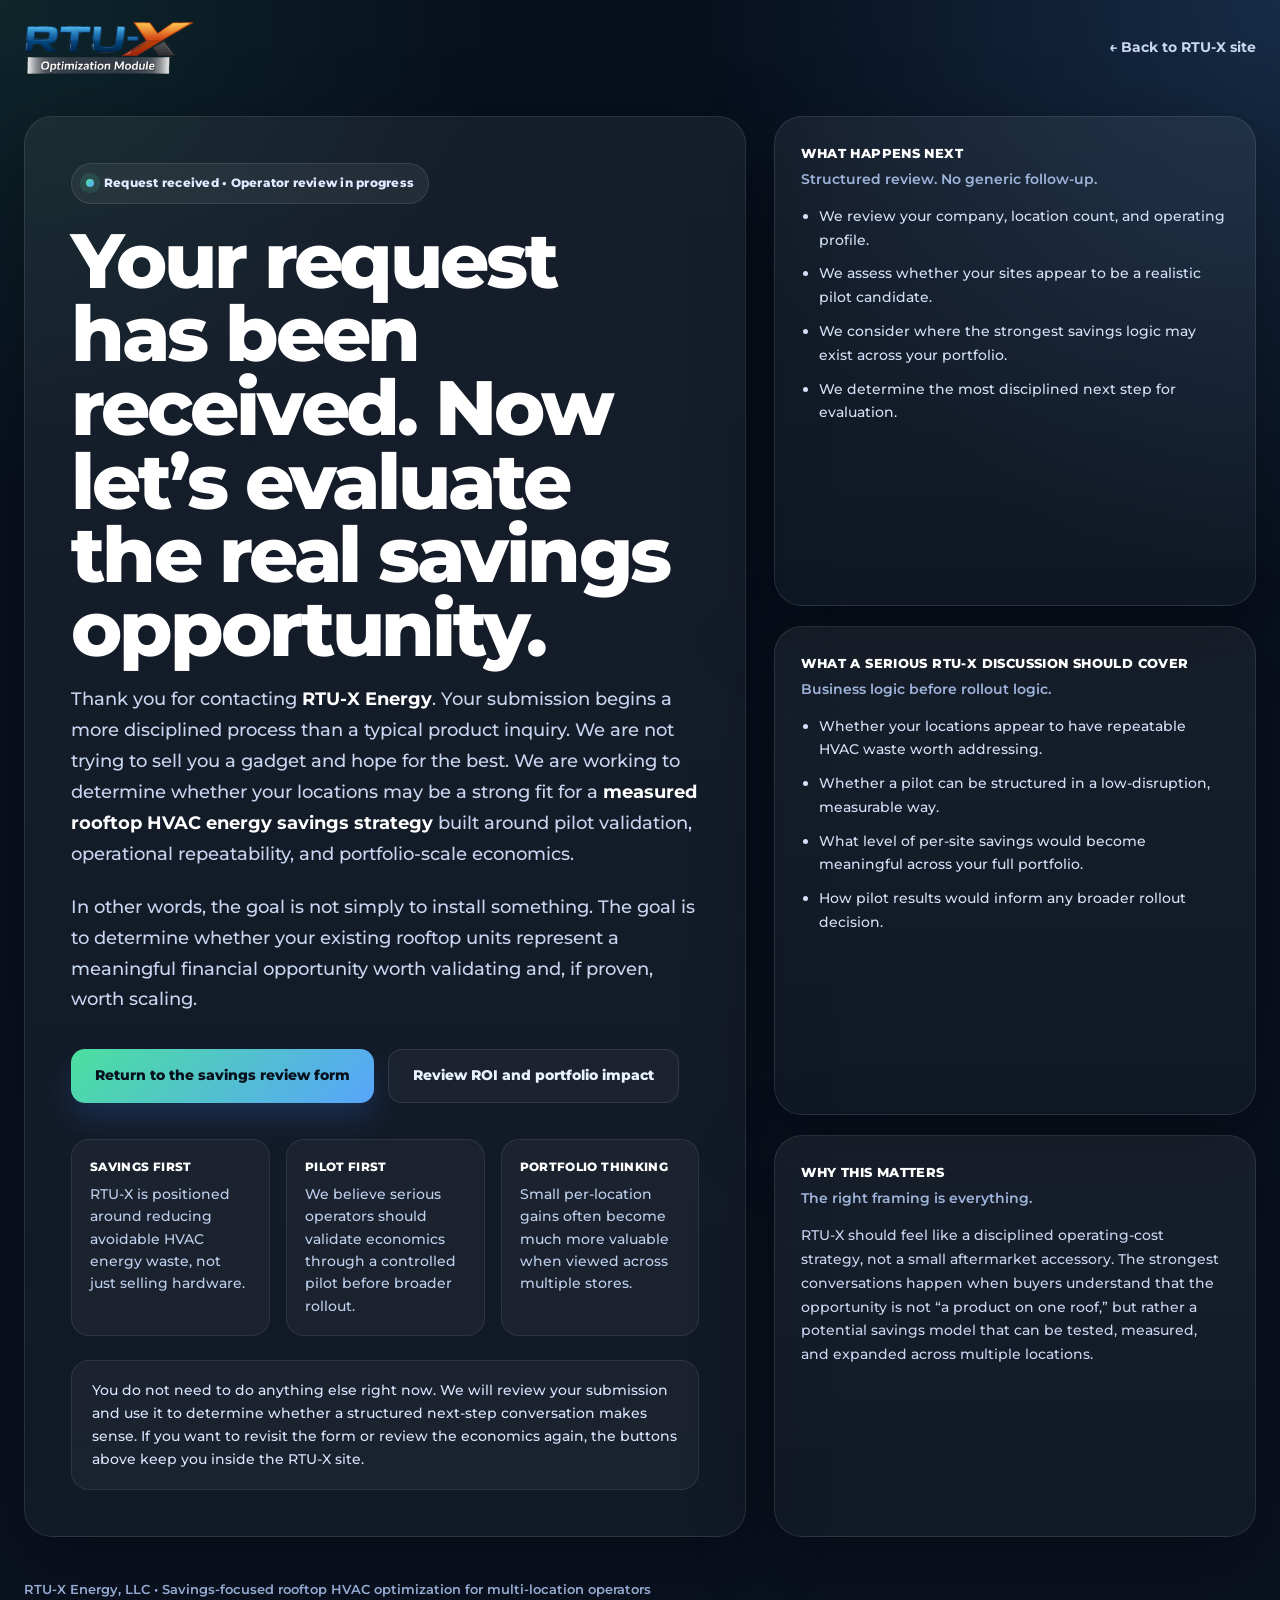
==== commit 138100f2: "Rebuild thank-you page with stronger messaging and internal CTA flow" ====
--- a/thank-you.html
+++ b/thank-you.html
@@ -3,68 +3,103 @@
 <head>
   <meta charset="utf-8" />
   <meta name="viewport" content="width=device-width, initial-scale=1" />
-  <title>Thank You | RTU-X Energy</title>
+  <title>Request Received | RTU-X Energy</title>
   <meta
     name="description"
-    content="Your RTU-X request has been received. Book your savings review and evaluate your multi-location HVAC energy savings opportunity."
+    content="Your RTU-X request has been received. Review how RTU-X helps multi-location operators reduce rooftop HVAC energy waste through a disciplined pilot-first process."
   />
   <meta name="theme-color" content="#0b1220" />
   <link rel="preconnect" href="https://fonts.googleapis.com">
   <link rel="preconnect" href="https://fonts.gstatic.com" crossorigin>
-  <link href="https://fonts.googleapis.com/css2?family=Montserrat:wght@500;650;750;850&display=swap" rel="stylesheet">
+  <link href="https://fonts.googleapis.com/css2?family=Montserrat:wght@500;600;700;800&display=swap" rel="stylesheet">
   <link rel="stylesheet" href="styles.css" />
 
   <style>
     body.thankyou-page {
+      margin: 0;
       min-height: 100vh;
       background:
-        radial-gradient(circle at top right, rgba(90,167,255,.16), transparent 32%),
-        radial-gradient(circle at top left, rgba(77,227,161,.10), transparent 28%),
-        linear-gradient(180deg, #08111f 0%, #0b1220 100%);
-    }
-
-    .thankyou-shell {
-      min-height: 100vh;
-      display: flex;
-      flex-direction: column;
-    }
-
-    .thankyou-main {
-      flex: 1;
+        radial-gradient(circle at top right, rgba(90,167,255,.18), transparent 28%),
+        radial-gradient(circle at top left, rgba(77,227,161,.10), transparent 24%),
+        linear-gradient(180deg, #07101d 0%, #0b1220 100%);
+      color: #eaf1ff;
+      font-family: 'Montserrat', sans-serif;
+    }
+
+    .thankyou-wrap {
+      width: min(1520px, calc(100% - 48px));
+      margin: 0 auto;
+    }
+
+    .thankyou-header {
+      padding: 22px 0;
+    }
+
+    .thankyou-nav {
       display: flex;
       align-items: center;
-      padding: 44px 0 56px;
-    }
-
-    .thankyou-hero {
+      justify-content: space-between;
+      gap: 20px;
+    }
+
+    .thankyou-brand img {
+      height: 52px;
+      width: auto;
+      display: block;
+    }
+
+    .thankyou-toplink {
+      color: #d9e5ff;
+      text-decoration: none;
+      font-size: 14px;
+      font-weight: 700;
+      opacity: .92;
+    }
+
+    .thankyou-toplink:hover {
+      opacity: 1;
+    }
+
+    .thankyou-main {
+      min-height: calc(100vh - 110px);
+      display: flex;
+      align-items: center;
+      padding: 20px 0 42px;
+    }
+
+    .thankyou-grid {
       display: grid;
-      grid-template-columns: 1.15fr .85fr;
+      grid-template-columns: 1.2fr .8fr;
       gap: 28px;
       align-items: stretch;
     }
 
-    .thankyou-big {
-      min-height: 620px;
+    .thankyou-primary,
+    .thankyou-card {
+      border-radius: 28px;
+      background: linear-gradient(180deg, rgba(255,255,255,.06), rgba(255,255,255,.03));
+      border: 1px solid rgba(255,255,255,.10);
+      box-shadow: 0 24px 80px rgba(0,0,0,.34);
+    }
+
+    .thankyou-primary {
+      padding: 46px;
       display: flex;
       flex-direction: column;
       justify-content: center;
-      padding: 42px;
-      border-radius: 28px;
-      background: linear-gradient(180deg, rgba(255,255,255,.06), rgba(255,255,255,.03));
-      border: 1px solid rgba(255,255,255,.10);
-      box-shadow: 0 30px 90px rgba(0,0,0,.34);
-    }
-
-    .thankyou-side {
+      min-height: 690px;
+    }
+
+    .thankyou-cards {
       display: grid;
-      gap: 18px;
-    }
-
-    .thankyou-side .panel {
-      height: 100%;
-    }
-
-    .eyebrow {
+      gap: 20px;
+    }
+
+    .thankyou-card {
+      padding: 26px;
+    }
+
+    .thankyou-pill {
       display: inline-flex;
       align-items: center;
       gap: 10px;
@@ -72,306 +107,327 @@
       padding: 10px 14px;
       border-radius: 999px;
       background: rgba(255,255,255,.06);
-      border: 1px solid rgba(255,255,255,.12);
-      color: #dbe7ff;
+      border: 1px solid rgba(255,255,255,.10);
       font-size: 12px;
       font-weight: 800;
       letter-spacing: .02em;
-      margin-bottom: 18px;
-    }
-
-    .eyebrow-dot {
+      color: #dfe9ff;
+      margin-bottom: 20px;
+    }
+
+    .thankyou-dot {
       width: 8px;
       height: 8px;
       border-radius: 999px;
-      background: linear-gradient(135deg, rgba(77,227,161,.98), rgba(90,167,255,.98));
+      background: linear-gradient(135deg, rgba(77,227,161,1), rgba(90,167,255,1));
       box-shadow: 0 0 0 6px rgba(77,227,161,.12);
     }
 
     .thankyou-title {
-      font-size: clamp(38px, 6vw, 68px);
-      line-height: .98;
-      letter-spacing: -.03em;
       margin: 0 0 18px;
-      color: #fff;
+      font-size: clamp(44px, 6vw, 78px);
+      line-height: .96;
+      letter-spacing: -.04em;
+      font-weight: 800;
+      color: #ffffff;
     }
 
     .thankyou-sub {
-      max-width: 720px;
+      margin: 0 0 22px;
+      max-width: 860px;
       font-size: 18px;
-      line-height: 1.65;
-      color: #c9d7f2;
-      margin: 0 0 28px;
+      line-height: 1.72;
+      color: #c8d6f1;
+      font-weight: 500;
+    }
+
+    .thankyou-sub strong {
+      color: #ffffff;
+      font-weight: 700;
     }
 
     .thankyou-actions {
       display: flex;
       flex-wrap: wrap;
       gap: 14px;
-      margin-top: 8px;
-    }
-
-    .thankyou-actions .btn {
-      min-width: 220px;
-      text-align: center;
+      margin: 12px 0 28px;
+    }
+
+    .thankyou-btn {
+      display: inline-flex;
+      align-items: center;
+      justify-content: center;
+      min-width: 240px;
+      padding: 15px 24px;
+      border-radius: 14px;
+      text-decoration: none;
+      font-size: 14px;
+      font-weight: 800;
+      transition: transform .18s ease, opacity .18s ease, border-color .18s ease;
+    }
+
+    .thankyou-btn:hover {
+      transform: translateY(-1px);
+    }
+
+    .thankyou-btn.primary {
+      background: linear-gradient(135deg, rgba(77,227,161,.98), rgba(90,167,255,.98));
+      color: #07111d;
+      box-shadow: 0 16px 30px rgba(56,133,255,.18);
+    }
+
+    .thankyou-btn.secondary {
+      color: #eaf1ff;
+      background: rgba(255,255,255,.04);
+      border: 1px solid rgba(255,255,255,.10);
     }
 
     .thankyou-proof {
       display: grid;
-      grid-template-columns: repeat(3, 1fr);
-      gap: 14px;
-      margin-top: 28px;
-    }
-
-    .thankyou-proof .mini {
-      padding: 16px;
+      grid-template-columns: repeat(3, minmax(0, 1fr));
+      gap: 16px;
+      margin-top: 8px;
+    }
+
+    .thankyou-proof-item {
+      padding: 18px;
       border-radius: 18px;
       background: rgba(255,255,255,.04);
       border: 1px solid rgba(255,255,255,.08);
     }
 
-    .thankyou-proof .mini-k {
+    .thankyou-proof-k {
+      margin-bottom: 6px;
       font-size: 12px;
       font-weight: 800;
-      color: #e9f0ff;
-      margin-bottom: 6px;
       text-transform: uppercase;
       letter-spacing: .03em;
-    }
-
-    .thankyou-proof .mini-d {
-      font-size: 14px;
-      line-height: 1.55;
-      color: #b8c8e6;
+      color: #ffffff;
+    }
+
+    .thankyou-proof-d {
+      font-size: 14px;
+      line-height: 1.6;
+      color: #bdd0ee;
+      font-weight: 500;
+    }
+
+    .thankyou-callout {
+      margin-top: 24px;
+      padding: 18px 20px;
+      border-radius: 18px;
+      background: rgba(255,255,255,.04);
+      border: 1px solid rgba(255,255,255,.08);
+      color: #d9e5ff;
+      font-size: 14px;
+      line-height: 1.65;
+      font-weight: 500;
+    }
+
+    .thankyou-card-title {
+      margin: 0 0 6px;
+      font-size: 13px;
+      font-weight: 800;
+      letter-spacing: .03em;
+      text-transform: uppercase;
+      color: #ffffff;
+    }
+
+    .thankyou-card-sub {
+      margin: 0 0 14px;
+      color: #9eb4da;
+      font-size: 14px;
+      font-weight: 600;
     }
 
     .thankyou-list {
-      margin: 14px 0 0;
+      margin: 0;
       padding-left: 18px;
+      color: #d4e1f8;
     }
 
     .thankyou-list li {
-      margin: 0 0 10px;
-    }
-
-    .thankyou-footer-note {
-      margin-top: 24px;
-      color: #9fb3d9;
-      font-size: 14px;
-    }
-
-    .thankyou-brandbar {
-      padding-top: 18px;
-    }
-
-    .thankyou-topnav {
-      display: flex;
-      align-items: center;
-      justify-content: space-between;
-      gap: 18px;
-    }
-
-    .thankyou-logo {
-      display: inline-flex;
-      align-items: center;
-      gap: 12px;
-      text-decoration: none;
-    }
-
-    .thankyou-logo img {
-      height: 44px;
-      width: auto;
-      display: block;
-    }
-
-    .thankyou-logo-text {
-      color: #dce8ff;
-      font-weight: 800;
-      letter-spacing: .02em;
+      margin-bottom: 10px;
+      line-height: 1.7;
+      font-size: 14px;
+      font-weight: 500;
+    }
+
+    .thankyou-note {
+      color: #c8d6f1;
+      font-size: 14px;
+      line-height: 1.7;
+      font-weight: 500;
+    }
+
+    .thankyou-footer {
+      padding: 0 0 30px;
+      color: #95abd2;
       font-size: 13px;
-      text-transform: uppercase;
-    }
-
-    .thankyou-toplink {
-      color: #dce8ff;
-      text-decoration: none;
-      font-weight: 700;
-      font-size: 14px;
-      opacity: .9;
-    }
-
-    .thankyou-toplink:hover {
-      opacity: 1;
-    }
-
-    .thankyou-sitefoot {
-      padding-bottom: 28px;
-      color: #93a8cf;
-      font-size: 13px;
-    }
-
-    @media (max-width: 980px) {
-      .thankyou-hero {
+      font-weight: 600;
+    }
+
+    @media (max-width: 1180px) {
+      .thankyou-grid {
         grid-template-columns: 1fr;
       }
 
-      .thankyou-big {
+      .thankyou-primary {
         min-height: auto;
       }
     }
 
-    @media (max-width: 720px) {
-      .thankyou-main {
-        padding: 24px 0 34px;
-      }
-
-      .thankyou-big {
-        padding: 26px;
-        border-radius: 22px;
+    @media (max-width: 860px) {
+      .thankyou-wrap {
+        width: min(100%, calc(100% - 28px));
+      }
+
+      .thankyou-primary {
+        padding: 28px;
+      }
+
+      .thankyou-title {
+        font-size: clamp(34px, 12vw, 54px);
+      }
+
+      .thankyou-sub {
+        font-size: 16px;
       }
 
       .thankyou-proof {
         grid-template-columns: 1fr;
       }
 
-      .thankyou-actions .btn {
+      .thankyou-actions {
+        flex-direction: column;
+      }
+
+      .thankyou-btn {
         width: 100%;
         min-width: 0;
       }
-
-      .thankyou-title {
-        font-size: clamp(34px, 12vw, 54px);
-      }
-
-      .thankyou-sub {
-        font-size: 16px;
-      }
     }
   </style>
 </head>
 
 <body class="thankyou-page">
-  <div class="thankyou-shell">
-    <header class="thankyou-brandbar">
-      <div class="wrap thankyou-topnav">
-        <a class="thankyou-logo" href="index.html" aria-label="RTU-X Energy home">
-          <img src="assets/rtux-logo.png" alt="RTU-X Energy logo" />
-          <span class="thankyou-logo-text">RTU-X Energy</span>
-        </a>
-
-        <a class="thankyou-toplink" href="index.html">← Back to site</a>
-      </div>
-    </header>
-
-    <main class="thankyou-main">
-      <div class="wrap">
-        <section class="thankyou-hero">
-          <div class="thankyou-big">
-            <div class="eyebrow">
-              <span class="eyebrow-dot" aria-hidden="true"></span>
-              Request received • Multi-location savings review
-            </div>
-
-            <h1 class="thankyou-title">
-              Great move.<br />
-              Your RTU-X request is in.
-            </h1>
-
-            <p class="thankyou-sub">
-              You’ve taken the first step toward evaluating whether your locations have a
-              real, measurable rooftop HVAC energy savings opportunity. Now the goal is simple:
-              determine whether a controlled pilot makes financial sense for your portfolio.
-            </p>
-
-            <div class="thankyou-actions">
-              <a class="btn primary" href="https://calendly.com/" target="_blank" rel="noopener noreferrer">
-                Book a 20-minute savings review
-              </a>
-              <a class="btn" href="index.html#roi">
-                Return to ROI calculator
-              </a>
-            </div>
-
-            <div class="thankyou-proof">
-              <div class="mini">
-                <div class="mini-k">Low pressure</div>
-                <div class="mini-d">This is a structured fit check, not a high-pressure sales pitch.</div>
-              </div>
-              <div class="mini">
-                <div class="mini-k">Pilot first</div>
-                <div class="mini-d">We evaluate opportunity with discipline before discussing broader rollout.</div>
-              </div>
-              <div class="mini">
-                <div class="mini-k">Portfolio focused</div>
-                <div class="mini-d">The real value appears when measured savings can scale across multiple sites.</div>
+  <header class="thankyou-header">
+    <div class="thankyou-wrap thankyou-nav">
+      <a class="thankyou-brand" href="index.html" aria-label="RTU-X Energy home">
+        <img src="assets/rtux-logo.png" alt="RTU-X Energy logo" />
+      </a>
+
+      <a class="thankyou-toplink" href="index.html">← Back to RTU-X site</a>
+    </div>
+  </header>
+
+  <main class="thankyou-main">
+    <div class="thankyou-wrap">
+      <section class="thankyou-grid">
+        <div class="thankyou-primary">
+          <div class="thankyou-pill">
+            <span class="thankyou-dot" aria-hidden="true"></span>
+            Request received • Operator review in progress
+          </div>
+
+          <h1 class="thankyou-title">
+            Your request has been received.
+            Now let’s evaluate the real savings opportunity.
+          </h1>
+
+          <p class="thankyou-sub">
+            Thank you for contacting <strong>RTU-X Energy</strong>. Your submission begins a more disciplined process than a typical product inquiry.
+            We are not trying to sell you a gadget and hope for the best. We are working to determine whether your locations may be a strong fit
+            for a <strong>measured rooftop HVAC energy savings strategy</strong> built around pilot validation, operational repeatability, and portfolio-scale economics.
+          </p>
+
+          <p class="thankyou-sub">
+            In other words, the goal is not simply to install something. The goal is to determine whether your existing rooftop units represent a
+            meaningful financial opportunity worth validating and, if proven, worth scaling.
+          </p>
+
+          <div class="thankyou-actions">
+            <a class="thankyou-btn primary" href="index.html#contact">
+              Return to the savings review form
+            </a>
+            <a class="thankyou-btn secondary" href="index.html#roi">
+              Review ROI and portfolio impact
+            </a>
+          </div>
+
+          <div class="thankyou-proof">
+            <div class="thankyou-proof-item">
+              <div class="thankyou-proof-k">Savings first</div>
+              <div class="thankyou-proof-d">
+                RTU-X is positioned around reducing avoidable HVAC energy waste, not just selling hardware.
               </div>
             </div>
 
-            <div class="thankyou-footer-note">
-              Prefer not to book right now? No problem — we’ll still follow up with you directly.
-            </div>
-          </div>
-
-          <div class="thankyou-side">
-            <div class="card panel">
-              <div class="panel-top">
-                <div>
-                  <div class="kicker">What happens next</div>
-                  <div class="muted">Clear process. Stronger momentum.</div>
-                </div>
-                <div class="badge" aria-hidden="true">✅</div>
-              </div>
-
-              <ul class="bullets thankyou-list">
-                <li>We review your location profile and operating context</li>
-                <li>We assess whether your portfolio appears to be a strong pilot candidate</li>
-                <li>We outline a conservative savings opportunity range</li>
-                <li>We map out a measured pilot structure and next-step recommendation</li>
-              </ul>
-            </div>
-
-            <div class="card panel">
-              <div class="panel-top">
-                <div>
-                  <div class="kicker">What we’ll cover on the call</div>
-                  <div class="muted">A business-first evaluation.</div>
-                </div>
-                <div class="badge blue" aria-hidden="true">📊</div>
-              </div>
-
-              <ul class="bullets thankyou-list">
-                <li>Whether your locations are a strong candidate for HVAC efficiency improvement</li>
-                <li>Estimated savings range based on your portfolio structure</li>
-                <li>How a pilot would be installed, reviewed, and measured</li>
-                <li>What a rollout could look like if the results support expansion</li>
-              </ul>
-            </div>
-
-            <div class="card panel">
-              <div class="panel-top">
-                <div>
-                  <div class="kicker">Important</div>
-                  <div class="muted">How RTU-X should be evaluated</div>
-                </div>
-                <div class="badge warn" aria-hidden="true">⚡</div>
-              </div>
-
-              <div class="fine" style="margin-top:12px;">
-                RTU-X is not a “plug it in and hope” offer. It is a
-                <b>pilot-first savings model</b> designed to help operators validate
-                measurable energy reduction before making any portfolio-scale decision.
+            <div class="thankyou-proof-item">
+              <div class="thankyou-proof-k">Pilot first</div>
+              <div class="thankyou-proof-d">
+                We believe serious operators should validate economics through a controlled pilot before broader rollout.
               </div>
             </div>
-          </div>
-        </section>
-      </div>
-    </main>
-
-    <footer class="thankyou-sitefoot">
-      <div class="wrap">
-        RTU-X Energy, LLC • Savings-focused rooftop HVAC optimization for multi-location operators
-      </div>
-    </footer>
-  </div>
+
+            <div class="thankyou-proof-item">
+              <div class="thankyou-proof-k">Portfolio thinking</div>
+              <div class="thankyou-proof-d">
+                Small per-location gains often become much more valuable when viewed across multiple stores.
+              </div>
+            </div>
+          </div>
+
+          <div class="thankyou-callout">
+            You do not need to do anything else right now. We will review your submission and use it to determine whether a structured next-step conversation
+            makes sense. If you want to revisit the form or review the economics again, the buttons above keep you inside the RTU-X site.
+          </div>
+        </div>
+
+        <div class="thankyou-cards">
+          <div class="thankyou-card">
+            <h2 class="thankyou-card-title">What happens next</h2>
+            <p class="thankyou-card-sub">Structured review. No generic follow-up.</p>
+
+            <ul class="thankyou-list">
+              <li>We review your company, location count, and operating profile.</li>
+              <li>We assess whether your sites appear to be a realistic pilot candidate.</li>
+              <li>We consider where the strongest savings logic may exist across your portfolio.</li>
+              <li>We determine the most disciplined next step for evaluation.</li>
+            </ul>
+          </div>
+
+          <div class="thankyou-card">
+            <h2 class="thankyou-card-title">What a serious RTU-X discussion should cover</h2>
+            <p class="thankyou-card-sub">Business logic before rollout logic.</p>
+
+            <ul class="thankyou-list">
+              <li>Whether your locations appear to have repeatable HVAC waste worth addressing.</li>
+              <li>Whether a pilot can be structured in a low-disruption, measurable way.</li>
+              <li>What level of per-site savings would become meaningful across your full portfolio.</li>
+              <li>How pilot results would inform any broader rollout decision.</li>
+            </ul>
+          </div>
+
+          <div class="thankyou-card">
+            <h2 class="thankyou-card-title">Why this matters</h2>
+            <p class="thankyou-card-sub">The right framing is everything.</p>
+
+            <div class="thankyou-note">
+              RTU-X should feel like a disciplined operating-cost strategy, not a small aftermarket accessory.
+              The strongest conversations happen when buyers understand that the opportunity is not “a product on one roof,”
+              but rather a potential savings model that can be tested, measured, and expanded across multiple locations.
+            </div>
+          </div>
+        </div>
+      </section>
+    </div>
+  </main>
+
+  <footer class="thankyou-footer">
+    <div class="thankyou-wrap">
+      RTU-X Energy, LLC • Savings-focused rooftop HVAC optimization for multi-location operators
+    </div>
+  </footer>
 </body>
 </html>
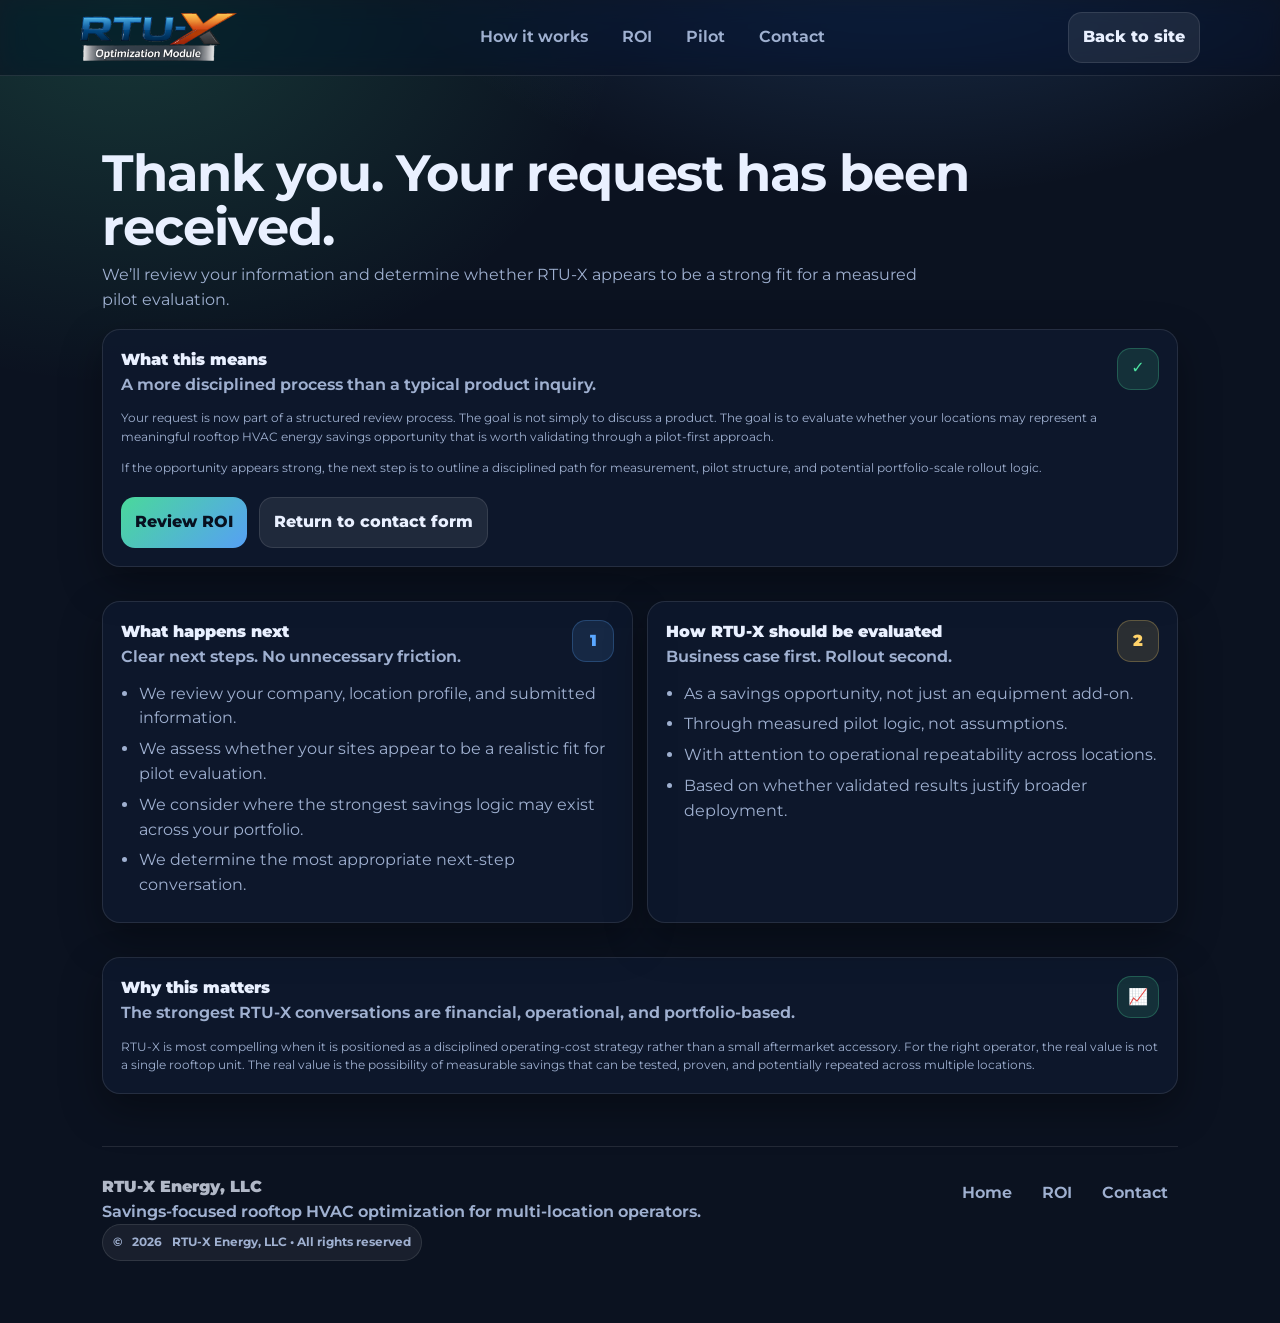
==== commit d8af50d6: "Refine thank-you page messaging while preserving core site design" ====
--- a/thank-you.html
+++ b/thank-you.html
@@ -6,428 +6,145 @@
   <title>Request Received | RTU-X Energy</title>
   <meta
     name="description"
-    content="Your RTU-X request has been received. Review how RTU-X helps multi-location operators reduce rooftop HVAC energy waste through a disciplined pilot-first process."
+    content="Your RTU-X request has been received. Review the next steps for evaluating your rooftop HVAC energy savings opportunity."
   />
   <meta name="theme-color" content="#0b1220" />
   <link rel="preconnect" href="https://fonts.googleapis.com">
   <link rel="preconnect" href="https://fonts.gstatic.com" crossorigin>
-  <link href="https://fonts.googleapis.com/css2?family=Montserrat:wght@500;600;700;800&display=swap" rel="stylesheet">
+  <link href="https://fonts.googleapis.com/css2?family=Montserrat:wght@500;650;750;850&display=swap" rel="stylesheet">
   <link rel="stylesheet" href="styles.css" />
-
-  <style>
-    body.thankyou-page {
-      margin: 0;
-      min-height: 100vh;
-      background:
-        radial-gradient(circle at top right, rgba(90,167,255,.18), transparent 28%),
-        radial-gradient(circle at top left, rgba(77,227,161,.10), transparent 24%),
-        linear-gradient(180deg, #07101d 0%, #0b1220 100%);
-      color: #eaf1ff;
-      font-family: 'Montserrat', sans-serif;
-    }
-
-    .thankyou-wrap {
-      width: min(1520px, calc(100% - 48px));
-      margin: 0 auto;
-    }
-
-    .thankyou-header {
-      padding: 22px 0;
-    }
-
-    .thankyou-nav {
-      display: flex;
-      align-items: center;
-      justify-content: space-between;
-      gap: 20px;
-    }
-
-    .thankyou-brand img {
-      height: 52px;
-      width: auto;
-      display: block;
-    }
-
-    .thankyou-toplink {
-      color: #d9e5ff;
-      text-decoration: none;
-      font-size: 14px;
-      font-weight: 700;
-      opacity: .92;
-    }
-
-    .thankyou-toplink:hover {
-      opacity: 1;
-    }
-
-    .thankyou-main {
-      min-height: calc(100vh - 110px);
-      display: flex;
-      align-items: center;
-      padding: 20px 0 42px;
-    }
-
-    .thankyou-grid {
-      display: grid;
-      grid-template-columns: 1.2fr .8fr;
-      gap: 28px;
-      align-items: stretch;
-    }
-
-    .thankyou-primary,
-    .thankyou-card {
-      border-radius: 28px;
-      background: linear-gradient(180deg, rgba(255,255,255,.06), rgba(255,255,255,.03));
-      border: 1px solid rgba(255,255,255,.10);
-      box-shadow: 0 24px 80px rgba(0,0,0,.34);
-    }
-
-    .thankyou-primary {
-      padding: 46px;
-      display: flex;
-      flex-direction: column;
-      justify-content: center;
-      min-height: 690px;
-    }
-
-    .thankyou-cards {
-      display: grid;
-      gap: 20px;
-    }
-
-    .thankyou-card {
-      padding: 26px;
-    }
-
-    .thankyou-pill {
-      display: inline-flex;
-      align-items: center;
-      gap: 10px;
-      width: fit-content;
-      padding: 10px 14px;
-      border-radius: 999px;
-      background: rgba(255,255,255,.06);
-      border: 1px solid rgba(255,255,255,.10);
-      font-size: 12px;
-      font-weight: 800;
-      letter-spacing: .02em;
-      color: #dfe9ff;
-      margin-bottom: 20px;
-    }
-
-    .thankyou-dot {
-      width: 8px;
-      height: 8px;
-      border-radius: 999px;
-      background: linear-gradient(135deg, rgba(77,227,161,1), rgba(90,167,255,1));
-      box-shadow: 0 0 0 6px rgba(77,227,161,.12);
-    }
-
-    .thankyou-title {
-      margin: 0 0 18px;
-      font-size: clamp(44px, 6vw, 78px);
-      line-height: .96;
-      letter-spacing: -.04em;
-      font-weight: 800;
-      color: #ffffff;
-    }
-
-    .thankyou-sub {
-      margin: 0 0 22px;
-      max-width: 860px;
-      font-size: 18px;
-      line-height: 1.72;
-      color: #c8d6f1;
-      font-weight: 500;
-    }
-
-    .thankyou-sub strong {
-      color: #ffffff;
-      font-weight: 700;
-    }
-
-    .thankyou-actions {
-      display: flex;
-      flex-wrap: wrap;
-      gap: 14px;
-      margin: 12px 0 28px;
-    }
-
-    .thankyou-btn {
-      display: inline-flex;
-      align-items: center;
-      justify-content: center;
-      min-width: 240px;
-      padding: 15px 24px;
-      border-radius: 14px;
-      text-decoration: none;
-      font-size: 14px;
-      font-weight: 800;
-      transition: transform .18s ease, opacity .18s ease, border-color .18s ease;
-    }
-
-    .thankyou-btn:hover {
-      transform: translateY(-1px);
-    }
-
-    .thankyou-btn.primary {
-      background: linear-gradient(135deg, rgba(77,227,161,.98), rgba(90,167,255,.98));
-      color: #07111d;
-      box-shadow: 0 16px 30px rgba(56,133,255,.18);
-    }
-
-    .thankyou-btn.secondary {
-      color: #eaf1ff;
-      background: rgba(255,255,255,.04);
-      border: 1px solid rgba(255,255,255,.10);
-    }
-
-    .thankyou-proof {
-      display: grid;
-      grid-template-columns: repeat(3, minmax(0, 1fr));
-      gap: 16px;
-      margin-top: 8px;
-    }
-
-    .thankyou-proof-item {
-      padding: 18px;
-      border-radius: 18px;
-      background: rgba(255,255,255,.04);
-      border: 1px solid rgba(255,255,255,.08);
-    }
-
-    .thankyou-proof-k {
-      margin-bottom: 6px;
-      font-size: 12px;
-      font-weight: 800;
-      text-transform: uppercase;
-      letter-spacing: .03em;
-      color: #ffffff;
-    }
-
-    .thankyou-proof-d {
-      font-size: 14px;
-      line-height: 1.6;
-      color: #bdd0ee;
-      font-weight: 500;
-    }
-
-    .thankyou-callout {
-      margin-top: 24px;
-      padding: 18px 20px;
-      border-radius: 18px;
-      background: rgba(255,255,255,.04);
-      border: 1px solid rgba(255,255,255,.08);
-      color: #d9e5ff;
-      font-size: 14px;
-      line-height: 1.65;
-      font-weight: 500;
-    }
-
-    .thankyou-card-title {
-      margin: 0 0 6px;
-      font-size: 13px;
-      font-weight: 800;
-      letter-spacing: .03em;
-      text-transform: uppercase;
-      color: #ffffff;
-    }
-
-    .thankyou-card-sub {
-      margin: 0 0 14px;
-      color: #9eb4da;
-      font-size: 14px;
-      font-weight: 600;
-    }
-
-    .thankyou-list {
-      margin: 0;
-      padding-left: 18px;
-      color: #d4e1f8;
-    }
-
-    .thankyou-list li {
-      margin-bottom: 10px;
-      line-height: 1.7;
-      font-size: 14px;
-      font-weight: 500;
-    }
-
-    .thankyou-note {
-      color: #c8d6f1;
-      font-size: 14px;
-      line-height: 1.7;
-      font-weight: 500;
-    }
-
-    .thankyou-footer {
-      padding: 0 0 30px;
-      color: #95abd2;
-      font-size: 13px;
-      font-weight: 600;
-    }
-
-    @media (max-width: 1180px) {
-      .thankyou-grid {
-        grid-template-columns: 1fr;
-      }
-
-      .thankyou-primary {
-        min-height: auto;
-      }
-    }
-
-    @media (max-width: 860px) {
-      .thankyou-wrap {
-        width: min(100%, calc(100% - 28px));
-      }
-
-      .thankyou-primary {
-        padding: 28px;
-      }
-
-      .thankyou-title {
-        font-size: clamp(34px, 12vw, 54px);
-      }
-
-      .thankyou-sub {
-        font-size: 16px;
-      }
-
-      .thankyou-proof {
-        grid-template-columns: 1fr;
-      }
-
-      .thankyou-actions {
-        flex-direction: column;
-      }
-
-      .thankyou-btn {
-        width: 100%;
-        min-width: 0;
-      }
-    }
-  </style>
 </head>
 
-<body class="thankyou-page">
-  <header class="thankyou-header">
-    <div class="thankyou-wrap thankyou-nav">
-      <a class="thankyou-brand" href="index.html" aria-label="RTU-X Energy home">
-        <img src="assets/rtux-logo.png" alt="RTU-X Energy logo" />
+<body>
+  <header class="site-header">
+    <div class="wrap nav">
+      <a class="brand" href="index.html#top" aria-label="RTU-X Energy home">
+        <img class="brand-logo" src="assets/rtux-logo.png" alt="RTU-X Energy logo" />
       </a>
 
-      <a class="thankyou-toplink" href="index.html">← Back to RTU-X site</a>
+      <nav class="navlinks" aria-label="Primary">
+        <a href="index.html#how">How it works</a>
+        <a href="index.html#roi">ROI</a>
+        <a href="index.html#pilot">Pilot</a>
+        <a href="index.html#contact">Contact</a>
+      </nav>
+
+      <a class="btn" href="index.html#contact">Back to site</a>
     </div>
   </header>
 
-  <main class="thankyou-main">
-    <div class="thankyou-wrap">
-      <section class="thankyou-grid">
-        <div class="thankyou-primary">
-          <div class="thankyou-pill">
-            <span class="thankyou-dot" aria-hidden="true"></span>
-            Request received • Operator review in progress
+  <main class="wrap">
+    <section class="section reveal">
+      <div class="sec-head">
+        <div>
+          <h1>Thank you. Your request has been received.</h1>
+          <p class="lead">
+            We’ll review your information and determine whether RTU-X appears to be a strong fit for a measured pilot evaluation.
+          </p>
+        </div>
+      </div>
+
+      <div class="card panel">
+        <div class="panel-top">
+          <div>
+            <div class="kicker">What this means</div>
+            <div class="muted">A more disciplined process than a typical product inquiry.</div>
+          </div>
+          <div class="badge" aria-hidden="true">✓</div>
+        </div>
+
+        <div class="fine" style="margin-top:12px">
+          Your request is now part of a structured review process. The goal is not simply to discuss a product.
+          The goal is to evaluate whether your locations may represent a meaningful rooftop HVAC energy savings opportunity
+          that is worth validating through a pilot-first approach.
+        </div>
+
+        <div class="fine" style="margin-top:12px">
+          If the opportunity appears strong, the next step is to outline a disciplined path for measurement, pilot structure,
+          and potential portfolio-scale rollout logic.
+        </div>
+
+        <div class="cta" style="margin-top:20px">
+          <a class="btn primary" href="index.html#roi">Review ROI</a>
+          <a class="btn" href="index.html#contact">Return to contact form</a>
+        </div>
+      </div>
+    </section>
+
+    <section class="section reveal" style="padding-top:0;">
+      <div class="split">
+        <div class="card panel">
+          <div class="panel-top">
+            <div>
+              <div class="kicker">What happens next</div>
+              <div class="muted">Clear next steps. No unnecessary friction.</div>
+            </div>
+            <div class="badge blue" aria-hidden="true">1</div>
           </div>
 
-          <h1 class="thankyou-title">
-            Your request has been received.
-            Now let’s evaluate the real savings opportunity.
-          </h1>
+          <ul class="bullets" style="margin-top:12px;">
+            <li>We review your company, location profile, and submitted information.</li>
+            <li>We assess whether your sites appear to be a realistic fit for pilot evaluation.</li>
+            <li>We consider where the strongest savings logic may exist across your portfolio.</li>
+            <li>We determine the most appropriate next-step conversation.</li>
+          </ul>
+        </div>
 
-          <p class="thankyou-sub">
-            Thank you for contacting <strong>RTU-X Energy</strong>. Your submission begins a more disciplined process than a typical product inquiry.
-            We are not trying to sell you a gadget and hope for the best. We are working to determine whether your locations may be a strong fit
-            for a <strong>measured rooftop HVAC energy savings strategy</strong> built around pilot validation, operational repeatability, and portfolio-scale economics.
-          </p>
-
-          <p class="thankyou-sub">
-            In other words, the goal is not simply to install something. The goal is to determine whether your existing rooftop units represent a
-            meaningful financial opportunity worth validating and, if proven, worth scaling.
-          </p>
-
-          <div class="thankyou-actions">
-            <a class="thankyou-btn primary" href="index.html#contact">
-              Return to the savings review form
-            </a>
-            <a class="thankyou-btn secondary" href="index.html#roi">
-              Review ROI and portfolio impact
-            </a>
+        <div class="card panel">
+          <div class="panel-top">
+            <div>
+              <div class="kicker">How RTU-X should be evaluated</div>
+              <div class="muted">Business case first. Rollout second.</div>
+            </div>
+            <div class="badge warn" aria-hidden="true">2</div>
           </div>
 
-          <div class="thankyou-proof">
-            <div class="thankyou-proof-item">
-              <div class="thankyou-proof-k">Savings first</div>
-              <div class="thankyou-proof-d">
-                RTU-X is positioned around reducing avoidable HVAC energy waste, not just selling hardware.
-              </div>
-            </div>
+          <ul class="bullets" style="margin-top:12px;">
+            <li>As a savings opportunity, not just an equipment add-on.</li>
+            <li>Through measured pilot logic, not assumptions.</li>
+            <li>With attention to operational repeatability across locations.</li>
+            <li>Based on whether validated results justify broader deployment.</li>
+          </ul>
+        </div>
+      </div>
+    </section>
 
-            <div class="thankyou-proof-item">
-              <div class="thankyou-proof-k">Pilot first</div>
-              <div class="thankyou-proof-d">
-                We believe serious operators should validate economics through a controlled pilot before broader rollout.
-              </div>
-            </div>
-
-            <div class="thankyou-proof-item">
-              <div class="thankyou-proof-k">Portfolio thinking</div>
-              <div class="thankyou-proof-d">
-                Small per-location gains often become much more valuable when viewed across multiple stores.
-              </div>
-            </div>
+    <section class="section reveal" style="padding-top:0;">
+      <div class="card panel">
+        <div class="panel-top">
+          <div>
+            <div class="kicker">Why this matters</div>
+            <div class="muted">The strongest RTU-X conversations are financial, operational, and portfolio-based.</div>
           </div>
-
-          <div class="thankyou-callout">
-            You do not need to do anything else right now. We will review your submission and use it to determine whether a structured next-step conversation
-            makes sense. If you want to revisit the form or review the economics again, the buttons above keep you inside the RTU-X site.
-          </div>
+          <div class="badge" aria-hidden="true">📈</div>
         </div>
 
-        <div class="thankyou-cards">
-          <div class="thankyou-card">
-            <h2 class="thankyou-card-title">What happens next</h2>
-            <p class="thankyou-card-sub">Structured review. No generic follow-up.</p>
+        <div class="fine" style="margin-top:12px">
+          RTU-X is most compelling when it is positioned as a disciplined operating-cost strategy rather than a small aftermarket accessory.
+          For the right operator, the real value is not a single rooftop unit. The real value is the possibility of measurable savings that can
+          be tested, proven, and potentially repeated across multiple locations.
+        </div>
+      </div>
+    </section>
 
-            <ul class="thankyou-list">
-              <li>We review your company, location count, and operating profile.</li>
-              <li>We assess whether your sites appear to be a realistic pilot candidate.</li>
-              <li>We consider where the strongest savings logic may exist across your portfolio.</li>
-              <li>We determine the most disciplined next step for evaluation.</li>
-            </ul>
-          </div>
-
-          <div class="thankyou-card">
-            <h2 class="thankyou-card-title">What a serious RTU-X discussion should cover</h2>
-            <p class="thankyou-card-sub">Business logic before rollout logic.</p>
-
-            <ul class="thankyou-list">
-              <li>Whether your locations appear to have repeatable HVAC waste worth addressing.</li>
-              <li>Whether a pilot can be structured in a low-disruption, measurable way.</li>
-              <li>What level of per-site savings would become meaningful across your full portfolio.</li>
-              <li>How pilot results would inform any broader rollout decision.</li>
-            </ul>
-          </div>
-
-          <div class="thankyou-card">
-            <h2 class="thankyou-card-title">Why this matters</h2>
-            <p class="thankyou-card-sub">The right framing is everything.</p>
-
-            <div class="thankyou-note">
-              RTU-X should feel like a disciplined operating-cost strategy, not a small aftermarket accessory.
-              The strongest conversations happen when buyers understand that the opportunity is not “a product on one roof,”
-              but rather a potential savings model that can be tested, measured, and expanded across multiple locations.
-            </div>
-          </div>
+    <footer class="site-footer">
+      <div class="foot">
+        <div>
+          <div class="foot-brand">RTU-X Energy, LLC</div>
+          <div class="muted">Savings-focused rooftop HVAC optimization for multi-location operators.</div>
+          <div class="pill small">© <span id="year"></span> RTU-X Energy, LLC • All rights reserved</div>
         </div>
-      </section>
-    </div>
+        <div class="foot-links">
+          <a href="index.html#top">Home</a>
+          <a href="index.html#roi">ROI</a>
+          <a href="index.html#contact">Contact</a>
+        </div>
+      </div>
+    </footer>
   </main>
 
-  <footer class="thankyou-footer">
-    <div class="thankyou-wrap">
-      RTU-X Energy, LLC • Savings-focused rooftop HVAC optimization for multi-location operators
-    </div>
-  </footer>
+  <script>
+    document.getElementById('year').textContent = new Date().getFullYear();
+  </script>
 </body>
 </html>
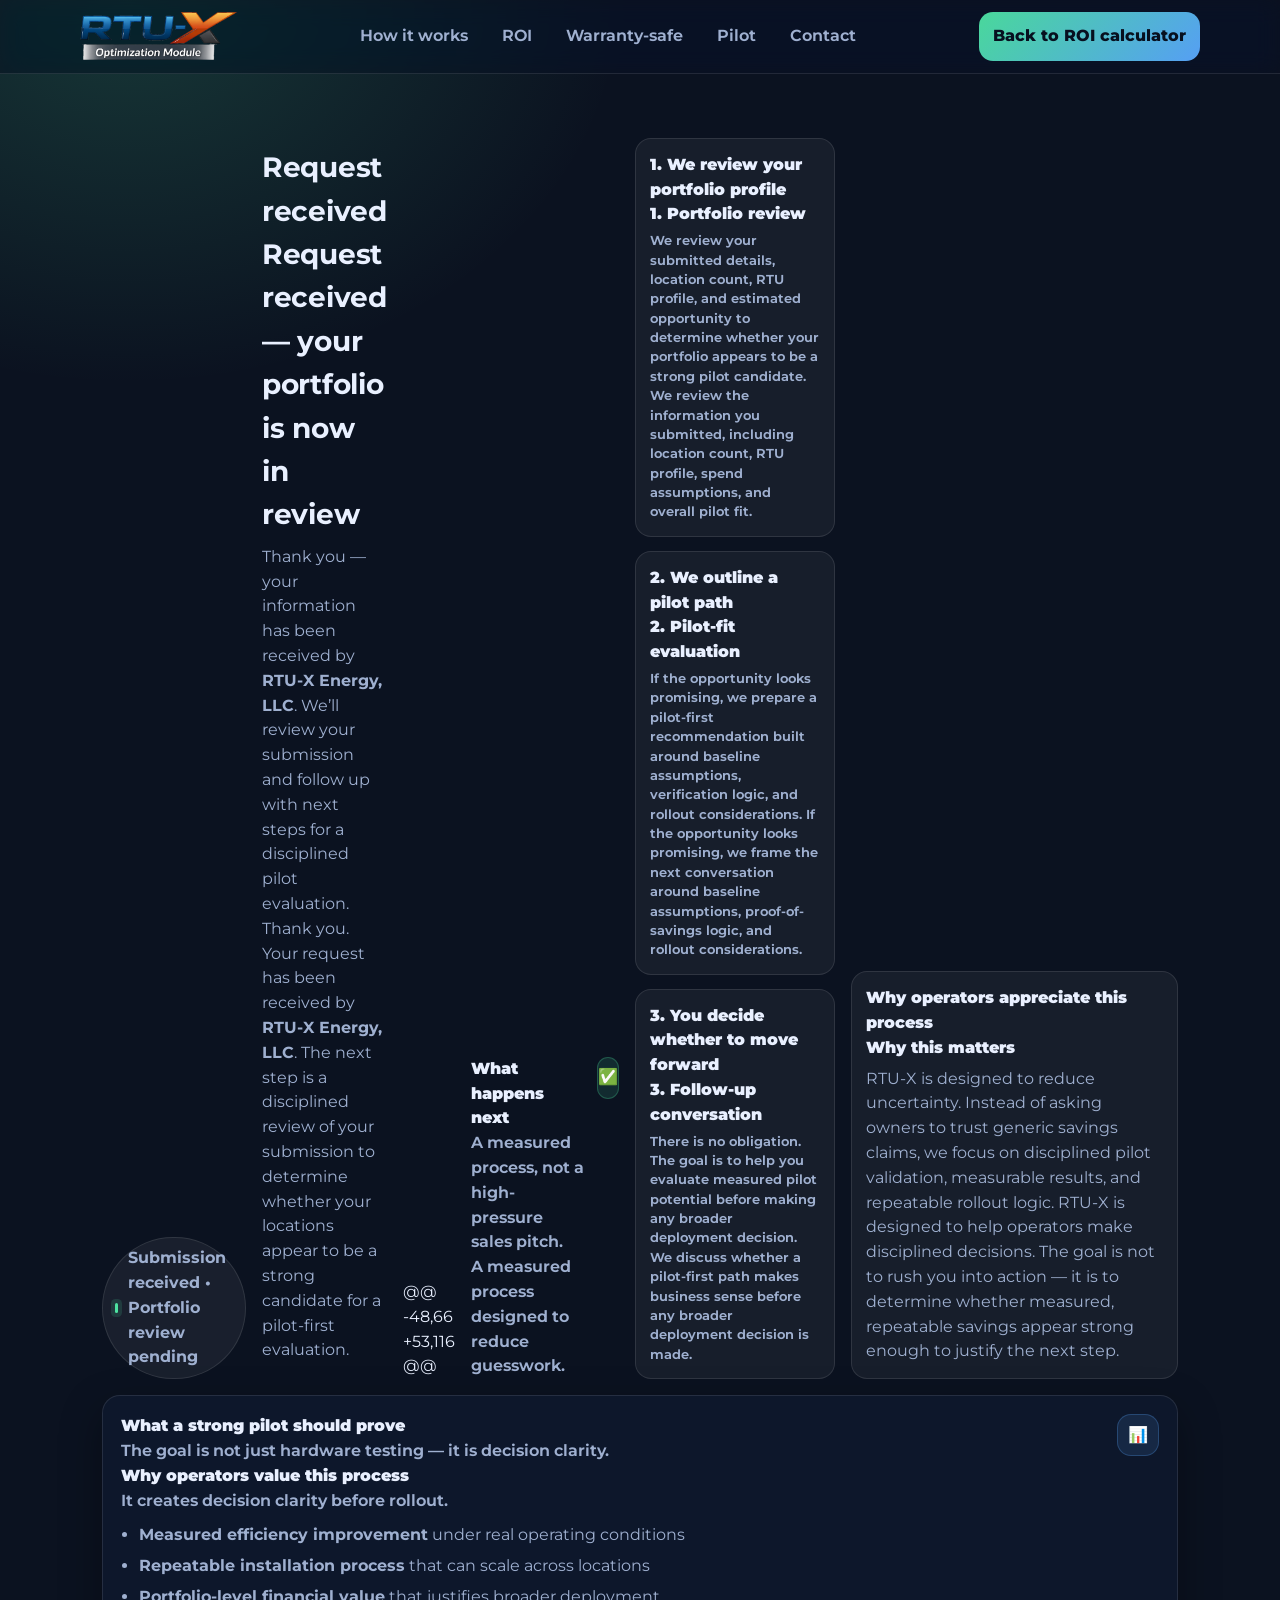
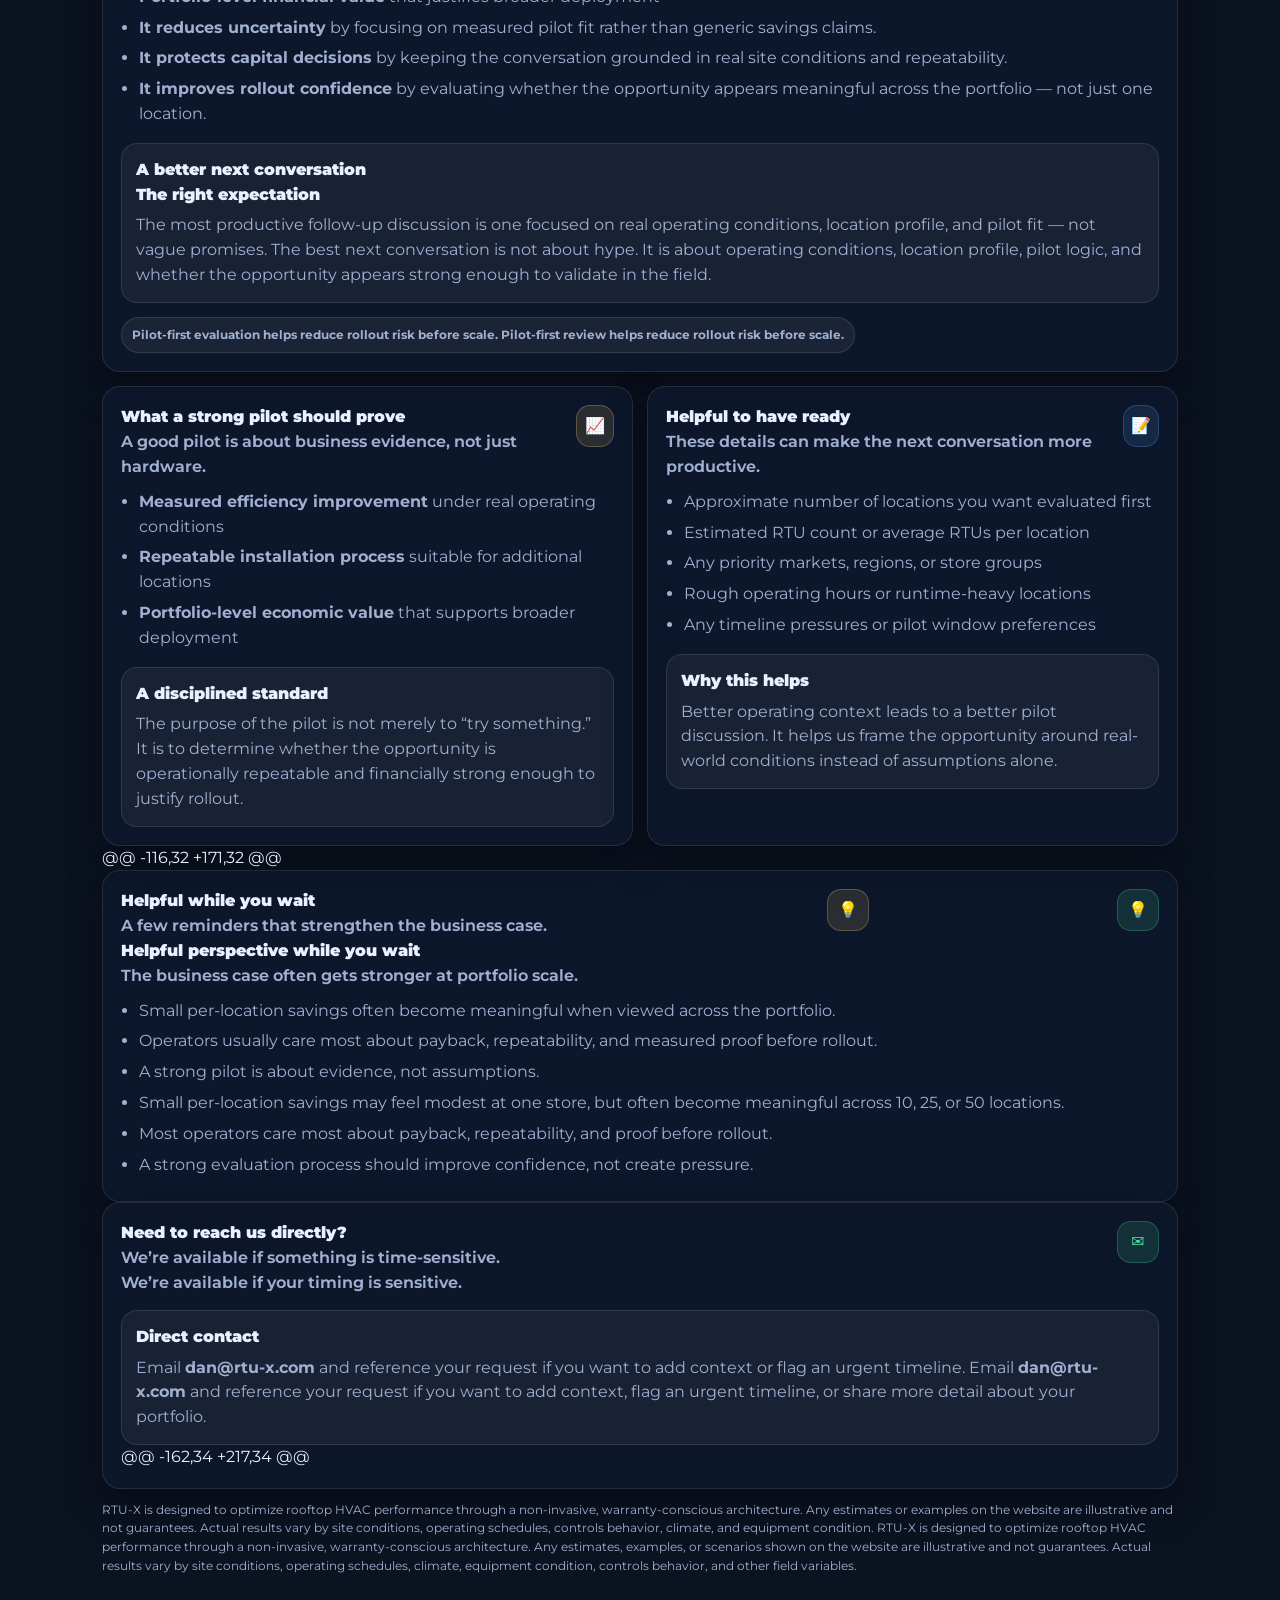
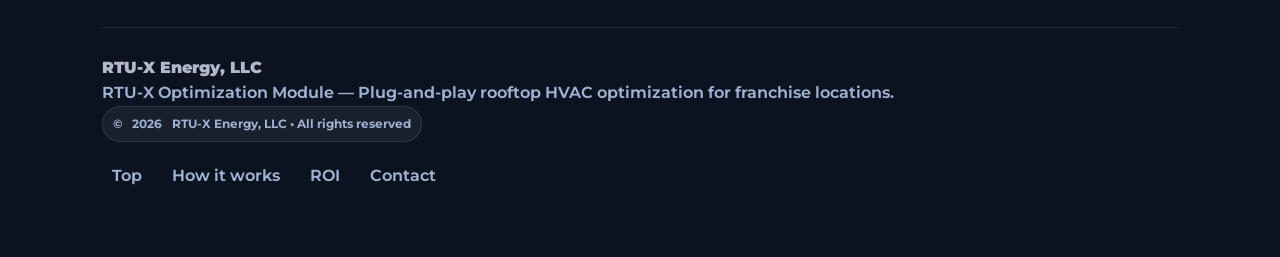
==== commit 65ed76dd: "Restore original thank-you page layout" ====
--- a/thank-you.html
+++ b/thank-you.html
@@ -3,12 +3,10 @@
 <head>
   <meta charset="utf-8" />
   <meta name="viewport" content="width=device-width, initial-scale=1" />
-  <title>Request Received | RTU-X Energy</title>
-  <meta
-    name="description"
-    content="Your RTU-X request has been received. Review the next steps for evaluating your rooftop HVAC energy savings opportunity."
-  />
+  <title>Request received | RTU-X Energy, LLC</title>
+  <meta name="description" content="Your RTU-X request has been received. Here is what happens next in the pilot evaluation process." />
   <meta name="theme-color" content="#0b1220" />
+
   <link rel="preconnect" href="https://fonts.googleapis.com">
   <link rel="preconnect" href="https://fonts.gstatic.com" crossorigin>
   <link href="https://fonts.googleapis.com/css2?family=Montserrat:wght@500;650;750;850&display=swap" rel="stylesheet">
@@ -18,111 +16,221 @@
 <body>
   <header class="site-header">
     <div class="wrap nav">
-      <a class="brand" href="index.html#top" aria-label="RTU-X Energy home">
-        <img class="brand-logo" src="assets/rtux-logo.png" alt="RTU-X Energy logo" />
+      <a class="brand" href="/#top" aria-label="RTU-X Energy home">
+        <img class="brand-logo" src="assets/rtux-logo.png" alt="RTU-X Optimization Module logo" />
       </a>
 
       <nav class="navlinks" aria-label="Primary">
-        <a href="index.html#how">How it works</a>
-        <a href="index.html#roi">ROI</a>
-        <a href="index.html#pilot">Pilot</a>
-        <a href="index.html#contact">Contact</a>
+        <a href="/#how">How it works</a>
+        <a href="/#roi">ROI</a>
+        <a href="/#warranty">Warranty-safe</a>
+        <a href="/#pilot">Pilot</a>
+        <a href="/#contact">Contact</a>
       </nav>
 
-      <a class="btn" href="index.html#contact">Back to site</a>
+      <a class="btn primary" href="/#roi">Back to ROI calculator</a>
     </div>
   </header>
 
-  <main class="wrap">
-    <section class="section reveal">
+  <main class="wrap" style="padding-top:22px;">
+    <section class="section reveal" style="padding-top:28px;">
       <div class="sec-head">
+      <div class="pill">
+        <span class="dot" aria-hidden="true"></span>
+        Submission received • Portfolio review pending
+      </div>
+
+      <div class="sec-head" style="margin-top:14px;">
         <div>
-          <h1>Thank you. Your request has been received.</h1>
+          <h2>Request received</h2>
+          <h2>Request received — your portfolio is now in review</h2>
           <p class="lead">
-            We’ll review your information and determine whether RTU-X appears to be a strong fit for a measured pilot evaluation.
+            Thank you — your information has been received by <b>RTU-X Energy, LLC</b>. We’ll review your submission and follow up with next steps for a disciplined pilot evaluation.
+            Thank you. Your request has been received by <b>RTU-X Energy, LLC</b>. The next step is a disciplined review of your submission to determine whether your locations appear to be a strong candidate for a pilot-first evaluation.
           </p>
         </div>
       </div>
-
-      <div class="card panel">
-        <div class="panel-top">
-          <div>
-            <div class="kicker">What this means</div>
-            <div class="muted">A more disciplined process than a typical product inquiry.</div>
-          </div>
-          <div class="badge" aria-hidden="true">✓</div>
-        </div>
-
-        <div class="fine" style="margin-top:12px">
-          Your request is now part of a structured review process. The goal is not simply to discuss a product.
-          The goal is to evaluate whether your locations may represent a meaningful rooftop HVAC energy savings opportunity
-          that is worth validating through a pilot-first approach.
-        </div>
-
-        <div class="fine" style="margin-top:12px">
-          If the opportunity appears strong, the next step is to outline a disciplined path for measurement, pilot structure,
-          and potential portfolio-scale rollout logic.
-        </div>
-
-        <div class="cta" style="margin-top:20px">
-          <a class="btn primary" href="index.html#roi">Review ROI</a>
-          <a class="btn" href="index.html#contact">Return to contact form</a>
-        </div>
-      </div>
-    </section>
-
-    <section class="section reveal" style="padding-top:0;">
-      <div class="split">
-        <div class="card panel">
+@@ -48,66 +53,116 @@
           <div class="panel-top">
             <div>
               <div class="kicker">What happens next</div>
-              <div class="muted">Clear next steps. No unnecessary friction.</div>
-            </div>
-            <div class="badge blue" aria-hidden="true">1</div>
-          </div>
-
-          <ul class="bullets" style="margin-top:12px;">
-            <li>We review your company, location profile, and submitted information.</li>
-            <li>We assess whether your sites appear to be a realistic fit for pilot evaluation.</li>
-            <li>We consider where the strongest savings logic may exist across your portfolio.</li>
-            <li>We determine the most appropriate next-step conversation.</li>
-          </ul>
-        </div>
-
-        <div class="card panel">
-          <div class="panel-top">
-            <div>
-              <div class="kicker">How RTU-X should be evaluated</div>
-              <div class="muted">Business case first. Rollout second.</div>
-            </div>
-            <div class="badge warn" aria-hidden="true">2</div>
-          </div>
-
-          <ul class="bullets" style="margin-top:12px;">
-            <li>As a savings opportunity, not just an equipment add-on.</li>
-            <li>Through measured pilot logic, not assumptions.</li>
-            <li>With attention to operational repeatability across locations.</li>
-            <li>Based on whether validated results justify broader deployment.</li>
-          </ul>
-        </div>
-      </div>
-    </section>
-
-    <section class="section reveal" style="padding-top:0;">
-      <div class="card panel">
-        <div class="panel-top">
-          <div>
-            <div class="kicker">Why this matters</div>
-            <div class="muted">The strongest RTU-X conversations are financial, operational, and portfolio-based.</div>
-          </div>
-          <div class="badge" aria-hidden="true">📈</div>
-        </div>
-
-        <div class="fine" style="margin-top:12px">
-          RTU-X is most compelling when it is positioned as a disciplined operating-cost strategy rather than a small aftermarket accessory.
-          For the right operator, the real value is not a single rooftop unit. The real value is the possibility of measurable savings that can
-          be tested, proven, and potentially repeated across multiple locations.
+              <div class="muted">A measured process, not a high-pressure sales pitch.</div>
+              <div class="muted">A measured process designed to reduce guesswork.</div>
+            </div>
+            <div class="badge" aria-hidden="true">✅</div>
+          </div>
+
+          <div class="cols3" style="grid-template-columns:1fr; margin-top:14px;">
+            <div class="mini">
+              <div class="mini-k">1. We review your portfolio profile</div>
+              <div class="mini-k">1. Portfolio review</div>
+              <div class="mini-d">
+                We review your submitted details, location count, RTU profile, and estimated opportunity to determine whether your portfolio appears to be a strong pilot candidate.
+                We review the information you submitted, including location count, RTU profile, spend assumptions, and overall pilot fit.
+              </div>
+            </div>
+
+            <div class="mini">
+              <div class="mini-k">2. We outline a pilot path</div>
+              <div class="mini-k">2. Pilot-fit evaluation</div>
+              <div class="mini-d">
+                If the opportunity looks promising, we prepare a pilot-first recommendation built around baseline assumptions, verification logic, and rollout considerations.
+                If the opportunity looks promising, we frame the next conversation around baseline assumptions, proof-of-savings logic, and rollout considerations.
+              </div>
+            </div>
+
+            <div class="mini">
+              <div class="mini-k">3. You decide whether to move forward</div>
+              <div class="mini-k">3. Follow-up conversation</div>
+              <div class="mini-d">
+                There is no obligation. The goal is to help you evaluate measured pilot potential before making any broader deployment decision.
+                We discuss whether a pilot-first path makes business sense before any broader deployment decision is made.
+              </div>
+            </div>
+          </div>
+
+          <div class="callout" style="margin-top:16px;">
+            <div class="callout-k">Why operators appreciate this process</div>
+            <div class="callout-k">Why this matters</div>
+            <div class="callout-d">
+              RTU-X is designed to reduce uncertainty. Instead of asking owners to trust generic savings claims, we focus on disciplined pilot validation, measurable results, and repeatable rollout logic.
+              RTU-X is designed to help operators make disciplined decisions. The goal is not to rush you into action — it is to determine whether measured, repeatable savings appear strong enough to justify the next step.
+            </div>
+          </div>
+        </div>
+
+        <div class="card panel">
+          <div class="panel-top">
+            <div>
+              <div class="kicker">What a strong pilot should prove</div>
+              <div class="muted">The goal is not just hardware testing — it is decision clarity.</div>
+              <div class="kicker">Why operators value this process</div>
+              <div class="muted">It creates decision clarity before rollout.</div>
+            </div>
+            <div class="badge blue" aria-hidden="true">📊</div>
+          </div>
+
+          <ul class="bullets">
+            <li><b>Measured efficiency improvement</b> under real operating conditions</li>
+            <li><b>Repeatable installation process</b> that can scale across locations</li>
+            <li><b>Portfolio-level financial value</b> that justifies broader deployment</li>
+            <li><b>It reduces uncertainty</b> by focusing on measured pilot fit rather than generic savings claims.</li>
+            <li><b>It protects capital decisions</b> by keeping the conversation grounded in real site conditions and repeatability.</li>
+            <li><b>It improves rollout confidence</b> by evaluating whether the opportunity appears meaningful across the portfolio — not just one location.</li>
+          </ul>
+
+          <div class="callout" style="margin-top:16px;">
+            <div class="callout-k">A better next conversation</div>
+            <div class="callout-k">The right expectation</div>
+            <div class="callout-d">
+              The most productive follow-up discussion is one focused on real operating conditions, location profile, and pilot fit — not vague promises.
+              The best next conversation is not about hype. It is about operating conditions, location profile, pilot logic, and whether the opportunity appears strong enough to validate in the field.
+            </div>
+          </div>
+
+          <div class="pill small" style="margin-top:14px;">
+            Pilot-first evaluation helps reduce rollout risk before scale.
+            Pilot-first review helps reduce rollout risk before scale.
+          </div>
+        </div>
+      </div>
+
+      <div class="split" style="margin-top:14px;">
+        <div class="card panel">
+          <div class="panel-top">
+            <div>
+              <div class="kicker">What a strong pilot should prove</div>
+              <div class="muted">A good pilot is about business evidence, not just hardware.</div>
+            </div>
+            <div class="badge warn" aria-hidden="true">📈</div>
+          </div>
+
+          <ul class="bullets">
+            <li><b>Measured efficiency improvement</b> under real operating conditions</li>
+            <li><b>Repeatable installation process</b> suitable for additional locations</li>
+            <li><b>Portfolio-level economic value</b> that supports broader deployment</li>
+          </ul>
+
+          <div class="callout" style="margin-top:16px;">
+            <div class="callout-k">A disciplined standard</div>
+            <div class="callout-d">
+              The purpose of the pilot is not merely to “try something.” It is to determine whether the opportunity is operationally repeatable and financially strong enough to justify rollout.
+            </div>
+          </div>
+        </div>
+
+        <div class="card panel">
+          <div class="panel-top">
+            <div>
+              <div class="kicker">Helpful to have ready</div>
+              <div class="muted">These details can make the next conversation more productive.</div>
+            </div>
+            <div class="badge blue" aria-hidden="true">📝</div>
+          </div>
+
+          <ul class="bullets">
+            <li>Approximate number of locations you want evaluated first</li>
+            <li>Estimated RTU count or average RTUs per location</li>
+            <li>Any priority markets, regions, or store groups</li>
+            <li>Rough operating hours or runtime-heavy locations</li>
+            <li>Any timeline pressures or pilot window preferences</li>
+          </ul>
+
+          <div class="callout" style="margin-top:16px;">
+            <div class="callout-k">Why this helps</div>
+            <div class="callout-d">
+              Better operating context leads to a better pilot discussion. It helps us frame the opportunity around real-world conditions instead of assumptions alone.
+            </div>
+          </div>
+        </div>
+      </div>
+@@ -116,32 +171,32 @@
+        <div class="card panel">
+          <div class="panel-top">
+            <div>
+              <div class="kicker">Helpful while you wait</div>
+              <div class="muted">A few reminders that strengthen the business case.</div>
+              <div class="kicker">Helpful perspective while you wait</div>
+              <div class="muted">The business case often gets stronger at portfolio scale.</div>
+            </div>
+            <div class="badge warn" aria-hidden="true">💡</div>
+            <div class="badge" aria-hidden="true">💡</div>
+          </div>
+
+          <ul class="bullets">
+            <li>Small per-location savings often become meaningful when viewed across the portfolio.</li>
+            <li>Operators usually care most about payback, repeatability, and measured proof before rollout.</li>
+            <li>A strong pilot is about evidence, not assumptions.</li>
+            <li>Small per-location savings may feel modest at one store, but often become meaningful across 10, 25, or 50 locations.</li>
+            <li>Most operators care most about payback, repeatability, and proof before rollout.</li>
+            <li>A strong evaluation process should improve confidence, not create pressure.</li>
+          </ul>
+        </div>
+
+        <div class="card panel">
+          <div class="panel-top">
+            <div>
+              <div class="kicker">Need to reach us directly?</div>
+              <div class="muted">We’re available if something is time-sensitive.</div>
+              <div class="muted">We’re available if your timing is sensitive.</div>
+            </div>
+            <div class="badge" aria-hidden="true">✉️</div>
+          </div>
+
+          <div class="callout" style="margin-top:14px;">
+            <div class="callout-k">Direct contact</div>
+            <div class="callout-d">
+              Email <b>dan@rtu-x.com</b> and reference your request if you want to add context or flag an urgent timeline.
+              Email <b>dan@rtu-x.com</b> and reference your request if you want to add context, flag an urgent timeline, or share more detail about your portfolio.
+            </div>
+          </div>
+
+@@ -162,34 +217,34 @@
+        </div>
+
+        <div class="fine" style="margin-top:12px;">
+          RTU-X is designed to optimize rooftop HVAC performance through a non-invasive, warranty-conscious architecture. Any estimates or examples on the website are illustrative and not guarantees. Actual results vary by site conditions, operating schedules, controls behavior, climate, and equipment condition.
+          RTU-X is designed to optimize rooftop HVAC performance through a non-invasive, warranty-conscious architecture. Any estimates, examples, or scenarios shown on the website are illustrative and not guarantees. Actual results vary by site conditions, operating schedules, climate, equipment condition, controls behavior, and other field variables.
         </div>
       </div>
     </section>
@@ -131,20 +239,25 @@
       <div class="foot">
         <div>
           <div class="foot-brand">RTU-X Energy, LLC</div>
-          <div class="muted">Savings-focused rooftop HVAC optimization for multi-location operators.</div>
+          <div class="muted">RTU-X Optimization Module — Plug-and-play rooftop HVAC optimization for franchise locations.</div>
           <div class="pill small">© <span id="year"></span> RTU-X Energy, LLC • All rights reserved</div>
         </div>
+
         <div class="foot-links">
-          <a href="index.html#top">Home</a>
-          <a href="index.html#roi">ROI</a>
-          <a href="index.html#contact">Contact</a>
+          <a href="/#top">Top</a>
+          <a href="/#how">How it works</a>
+          <a href="/#roi">ROI</a>
+          <a href="/#contact">Contact</a>
         </div>
       </div>
     </footer>
   </main>
 
   <script>
-    document.getElementById('year').textContent = new Date().getFullYear();
+    (function () {
+      var y = document.getElementById("year");
+      if (y) y.textContent = String(new Date().getFullYear());
+    })();
   </script>
 </body>
 </html>
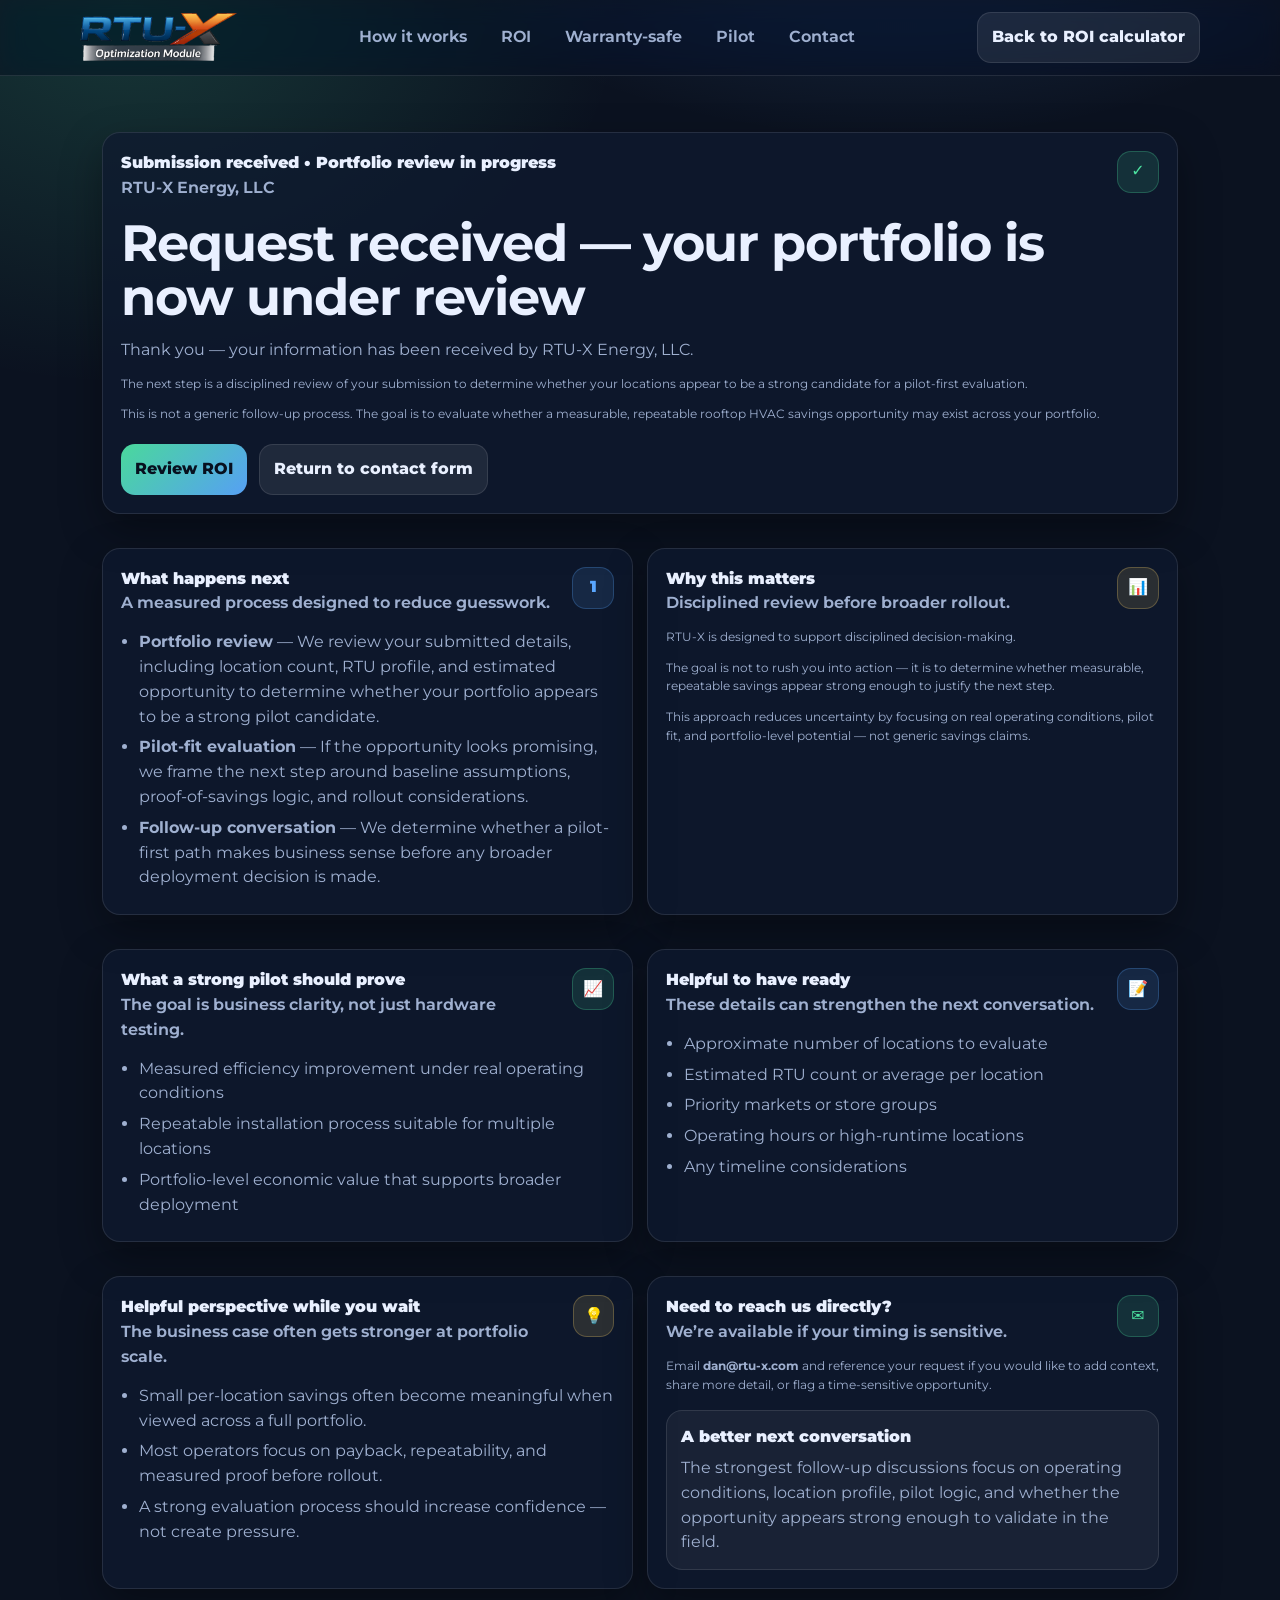
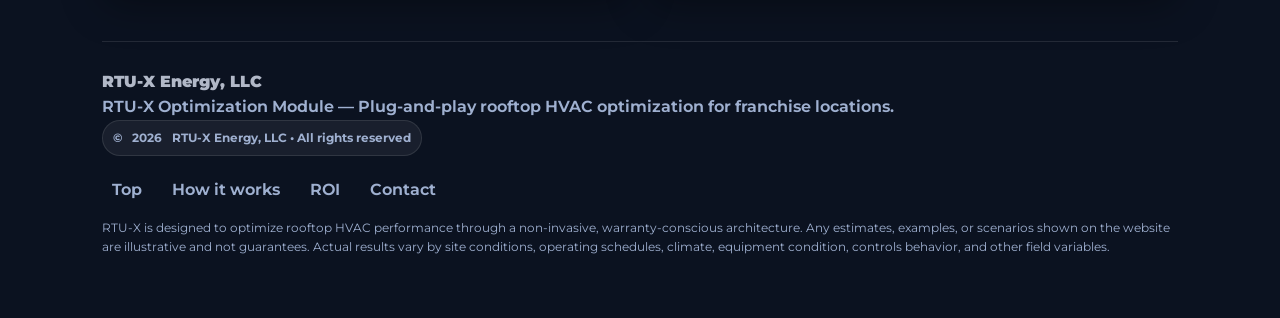
==== commit 07e32042: "Clean and strengthen thank-you page messaging without altering layout" ====
--- a/thank-you.html
+++ b/thank-you.html
@@ -3,10 +3,12 @@
 <head>
   <meta charset="utf-8" />
   <meta name="viewport" content="width=device-width, initial-scale=1" />
-  <title>Request received | RTU-X Energy, LLC</title>
-  <meta name="description" content="Your RTU-X request has been received. Here is what happens next in the pilot evaluation process." />
+  <title>Request Received | RTU-X Energy</title>
+  <meta
+    name="description"
+    content="Your RTU-X request has been received. Review the next steps for evaluating your rooftop HVAC energy savings opportunity."
+  />
   <meta name="theme-color" content="#0b1220" />
-
   <link rel="preconnect" href="https://fonts.googleapis.com">
   <link rel="preconnect" href="https://fonts.gstatic.com" crossorigin>
   <link href="https://fonts.googleapis.com/css2?family=Montserrat:wght@500;650;750;850&display=swap" rel="stylesheet">
@@ -16,221 +18,177 @@
 <body>
   <header class="site-header">
     <div class="wrap nav">
-      <a class="brand" href="/#top" aria-label="RTU-X Energy home">
+      <a class="brand" href="index.html#top" aria-label="RTU-X Energy home">
         <img class="brand-logo" src="assets/rtux-logo.png" alt="RTU-X Optimization Module logo" />
       </a>
 
       <nav class="navlinks" aria-label="Primary">
-        <a href="/#how">How it works</a>
-        <a href="/#roi">ROI</a>
-        <a href="/#warranty">Warranty-safe</a>
-        <a href="/#pilot">Pilot</a>
-        <a href="/#contact">Contact</a>
+        <a href="index.html#how">How it works</a>
+        <a href="index.html#roi">ROI</a>
+        <a href="index.html#warranty">Warranty-safe</a>
+        <a href="index.html#pilot">Pilot</a>
+        <a href="index.html#contact">Contact</a>
       </nav>
 
-      <a class="btn primary" href="/#roi">Back to ROI calculator</a>
+      <a class="btn" href="index.html#roi">Back to ROI calculator</a>
     </div>
   </header>
 
-  <main class="wrap" style="padding-top:22px;">
-    <section class="section reveal" style="padding-top:28px;">
-      <div class="sec-head">
-      <div class="pill">
-        <span class="dot" aria-hidden="true"></span>
-        Submission received • Portfolio review pending
-      </div>
-
-      <div class="sec-head" style="margin-top:14px;">
-        <div>
-          <h2>Request received</h2>
-          <h2>Request received — your portfolio is now in review</h2>
-          <p class="lead">
-            Thank you — your information has been received by <b>RTU-X Energy, LLC</b>. We’ll review your submission and follow up with next steps for a disciplined pilot evaluation.
-            Thank you. Your request has been received by <b>RTU-X Energy, LLC</b>. The next step is a disciplined review of your submission to determine whether your locations appear to be a strong candidate for a pilot-first evaluation.
+  <main class="wrap">
+    <!-- HERO / CONFIRMATION -->
+    <section class="section reveal">
+      <div class="card panel">
+        <div class="panel-top">
+          <div>
+            <div class="kicker">Submission received • Portfolio review in progress</div>
+            <div class="muted">RTU-X Energy, LLC</div>
+          </div>
+          <div class="badge" aria-hidden="true">✓</div>
+        </div>
+
+        <div style="margin-top:16px;">
+          <h1 style="margin:0 0 14px;">Request received — your portfolio is now under review</h1>
+
+          <p class="lead" style="margin-bottom:12px;">
+            Thank you — your information has been received by RTU-X Energy, LLC.
           </p>
-        </div>
-      </div>
-@@ -48,66 +53,116 @@
+
+          <div class="fine" style="margin-top:12px;">
+            The next step is a disciplined review of your submission to determine whether your locations appear to be a strong candidate for a pilot-first evaluation.
+          </div>
+
+          <div class="fine" style="margin-top:12px;">
+            This is not a generic follow-up process. The goal is to evaluate whether a measurable, repeatable rooftop HVAC savings opportunity may exist across your portfolio.
+          </div>
+
+          <div class="cta" style="margin-top:20px;">
+            <a class="btn primary" href="index.html#roi">Review ROI</a>
+            <a class="btn" href="index.html#contact">Return to contact form</a>
+          </div>
+        </div>
+      </div>
+    </section>
+
+    <!-- WHAT HAPPENS NEXT -->
+    <section class="section reveal" style="padding-top:0;">
+      <div class="split">
+        <div class="card panel">
           <div class="panel-top">
             <div>
               <div class="kicker">What happens next</div>
-              <div class="muted">A measured process, not a high-pressure sales pitch.</div>
               <div class="muted">A measured process designed to reduce guesswork.</div>
             </div>
-            <div class="badge" aria-hidden="true">✅</div>
-          </div>
-
-          <div class="cols3" style="grid-template-columns:1fr; margin-top:14px;">
-            <div class="mini">
-              <div class="mini-k">1. We review your portfolio profile</div>
-              <div class="mini-k">1. Portfolio review</div>
-              <div class="mini-d">
-                We review your submitted details, location count, RTU profile, and estimated opportunity to determine whether your portfolio appears to be a strong pilot candidate.
-                We review the information you submitted, including location count, RTU profile, spend assumptions, and overall pilot fit.
-              </div>
-            </div>
-
-            <div class="mini">
-              <div class="mini-k">2. We outline a pilot path</div>
-              <div class="mini-k">2. Pilot-fit evaluation</div>
-              <div class="mini-d">
-                If the opportunity looks promising, we prepare a pilot-first recommendation built around baseline assumptions, verification logic, and rollout considerations.
-                If the opportunity looks promising, we frame the next conversation around baseline assumptions, proof-of-savings logic, and rollout considerations.
-              </div>
-            </div>
-
-            <div class="mini">
-              <div class="mini-k">3. You decide whether to move forward</div>
-              <div class="mini-k">3. Follow-up conversation</div>
-              <div class="mini-d">
-                There is no obligation. The goal is to help you evaluate measured pilot potential before making any broader deployment decision.
-                We discuss whether a pilot-first path makes business sense before any broader deployment decision is made.
-              </div>
-            </div>
-          </div>
-
-          <div class="callout" style="margin-top:16px;">
-            <div class="callout-k">Why operators appreciate this process</div>
-            <div class="callout-k">Why this matters</div>
-            <div class="callout-d">
-              RTU-X is designed to reduce uncertainty. Instead of asking owners to trust generic savings claims, we focus on disciplined pilot validation, measurable results, and repeatable rollout logic.
-              RTU-X is designed to help operators make disciplined decisions. The goal is not to rush you into action — it is to determine whether measured, repeatable savings appear strong enough to justify the next step.
-            </div>
-          </div>
-        </div>
-
+            <div class="badge blue" aria-hidden="true">1</div>
+          </div>
+
+          <ul class="bullets" style="margin-top:14px;">
+            <li><b>Portfolio review</b> — We review your submitted details, including location count, RTU profile, and estimated opportunity to determine whether your portfolio appears to be a strong pilot candidate.</li>
+            <li><b>Pilot-fit evaluation</b> — If the opportunity looks promising, we frame the next step around baseline assumptions, proof-of-savings logic, and rollout considerations.</li>
+            <li><b>Follow-up conversation</b> — We determine whether a pilot-first path makes business sense before any broader deployment decision is made.</li>
+          </ul>
+        </div>
+
+        <div class="card panel">
+          <div class="panel-top">
+            <div>
+              <div class="kicker">Why this matters</div>
+              <div class="muted">Disciplined review before broader rollout.</div>
+            </div>
+            <div class="badge warn" aria-hidden="true">📊</div>
+          </div>
+
+          <div class="fine" style="margin-top:12px;">
+            RTU-X is designed to support disciplined decision-making.
+          </div>
+
+          <div class="fine" style="margin-top:12px;">
+            The goal is not to rush you into action — it is to determine whether measurable, repeatable savings appear strong enough to justify the next step.
+          </div>
+
+          <div class="fine" style="margin-top:12px;">
+            This approach reduces uncertainty by focusing on real operating conditions, pilot fit, and portfolio-level potential — not generic savings claims.
+          </div>
+        </div>
+      </div>
+    </section>
+
+    <!-- PILOT / PREP -->
+    <section class="section reveal" style="padding-top:0;">
+      <div class="split">
         <div class="card panel">
           <div class="panel-top">
             <div>
               <div class="kicker">What a strong pilot should prove</div>
-              <div class="muted">The goal is not just hardware testing — it is decision clarity.</div>
-              <div class="kicker">Why operators value this process</div>
-              <div class="muted">It creates decision clarity before rollout.</div>
-            </div>
-            <div class="badge blue" aria-hidden="true">📊</div>
-          </div>
-
-          <ul class="bullets">
-            <li><b>Measured efficiency improvement</b> under real operating conditions</li>
-            <li><b>Repeatable installation process</b> that can scale across locations</li>
-            <li><b>Portfolio-level financial value</b> that justifies broader deployment</li>
-            <li><b>It reduces uncertainty</b> by focusing on measured pilot fit rather than generic savings claims.</li>
-            <li><b>It protects capital decisions</b> by keeping the conversation grounded in real site conditions and repeatability.</li>
-            <li><b>It improves rollout confidence</b> by evaluating whether the opportunity appears meaningful across the portfolio — not just one location.</li>
-          </ul>
+              <div class="muted">The goal is business clarity, not just hardware testing.</div>
+            </div>
+            <div class="badge" aria-hidden="true">📈</div>
+          </div>
+
+          <ul class="bullets" style="margin-top:14px;">
+            <li>Measured efficiency improvement under real operating conditions</li>
+            <li>Repeatable installation process suitable for multiple locations</li>
+            <li>Portfolio-level economic value that supports broader deployment</li>
+          </ul>
+        </div>
+
+        <div class="card panel">
+          <div class="panel-top">
+            <div>
+              <div class="kicker">Helpful to have ready</div>
+              <div class="muted">These details can strengthen the next conversation.</div>
+            </div>
+            <div class="badge blue" aria-hidden="true">📝</div>
+          </div>
+
+          <ul class="bullets" style="margin-top:14px;">
+            <li>Approximate number of locations to evaluate</li>
+            <li>Estimated RTU count or average per location</li>
+            <li>Priority markets or store groups</li>
+            <li>Operating hours or high-runtime locations</li>
+            <li>Any timeline considerations</li>
+          </ul>
+        </div>
+      </div>
+    </section>
+
+    <!-- HELPFUL PERSPECTIVE -->
+    <section class="section reveal" style="padding-top:0;">
+      <div class="split">
+        <div class="card panel">
+          <div class="panel-top">
+            <div>
+              <div class="kicker">Helpful perspective while you wait</div>
+              <div class="muted">The business case often gets stronger at portfolio scale.</div>
+            </div>
+            <div class="badge warn" aria-hidden="true">💡</div>
+          </div>
+
+          <ul class="bullets" style="margin-top:14px;">
+            <li>Small per-location savings often become meaningful when viewed across a full portfolio.</li>
+            <li>Most operators focus on payback, repeatability, and measured proof before rollout.</li>
+            <li>A strong evaluation process should increase confidence — not create pressure.</li>
+          </ul>
+        </div>
+
+        <div class="card panel">
+          <div class="panel-top">
+            <div>
+              <div class="kicker">Need to reach us directly?</div>
+              <div class="muted">We’re available if your timing is sensitive.</div>
+            </div>
+            <div class="badge" aria-hidden="true">✉️</div>
+          </div>
+
+          <div class="fine" style="margin-top:12px;">
+            Email <b>dan@rtu-x.com</b> and reference your request if you would like to add context, share more detail, or flag a time-sensitive opportunity.
+          </div>
 
           <div class="callout" style="margin-top:16px;">
             <div class="callout-k">A better next conversation</div>
-            <div class="callout-k">The right expectation</div>
             <div class="callout-d">
-              The most productive follow-up discussion is one focused on real operating conditions, location profile, and pilot fit — not vague promises.
-              The best next conversation is not about hype. It is about operating conditions, location profile, pilot logic, and whether the opportunity appears strong enough to validate in the field.
-            </div>
-          </div>
-
-          <div class="pill small" style="margin-top:14px;">
-            Pilot-first evaluation helps reduce rollout risk before scale.
-            Pilot-first review helps reduce rollout risk before scale.
-          </div>
-        </div>
-      </div>
-
-      <div class="split" style="margin-top:14px;">
-        <div class="card panel">
-          <div class="panel-top">
-            <div>
-              <div class="kicker">What a strong pilot should prove</div>
-              <div class="muted">A good pilot is about business evidence, not just hardware.</div>
-            </div>
-            <div class="badge warn" aria-hidden="true">📈</div>
-          </div>
-
-          <ul class="bullets">
-            <li><b>Measured efficiency improvement</b> under real operating conditions</li>
-            <li><b>Repeatable installation process</b> suitable for additional locations</li>
-            <li><b>Portfolio-level economic value</b> that supports broader deployment</li>
-          </ul>
-
-          <div class="callout" style="margin-top:16px;">
-            <div class="callout-k">A disciplined standard</div>
-            <div class="callout-d">
-              The purpose of the pilot is not merely to “try something.” It is to determine whether the opportunity is operationally repeatable and financially strong enough to justify rollout.
-            </div>
-          </div>
-        </div>
-
-        <div class="card panel">
-          <div class="panel-top">
-            <div>
-              <div class="kicker">Helpful to have ready</div>
-              <div class="muted">These details can make the next conversation more productive.</div>
-            </div>
-            <div class="badge blue" aria-hidden="true">📝</div>
-          </div>
-
-          <ul class="bullets">
-            <li>Approximate number of locations you want evaluated first</li>
-            <li>Estimated RTU count or average RTUs per location</li>
-            <li>Any priority markets, regions, or store groups</li>
-            <li>Rough operating hours or runtime-heavy locations</li>
-            <li>Any timeline pressures or pilot window preferences</li>
-          </ul>
-
-          <div class="callout" style="margin-top:16px;">
-            <div class="callout-k">Why this helps</div>
-            <div class="callout-d">
-              Better operating context leads to a better pilot discussion. It helps us frame the opportunity around real-world conditions instead of assumptions alone.
-            </div>
-          </div>
-        </div>
-      </div>
-@@ -116,32 +171,32 @@
-        <div class="card panel">
-          <div class="panel-top">
-            <div>
-              <div class="kicker">Helpful while you wait</div>
-              <div class="muted">A few reminders that strengthen the business case.</div>
-              <div class="kicker">Helpful perspective while you wait</div>
-              <div class="muted">The business case often gets stronger at portfolio scale.</div>
-            </div>
-            <div class="badge warn" aria-hidden="true">💡</div>
-            <div class="badge" aria-hidden="true">💡</div>
-          </div>
-
-          <ul class="bullets">
-            <li>Small per-location savings often become meaningful when viewed across the portfolio.</li>
-            <li>Operators usually care most about payback, repeatability, and measured proof before rollout.</li>
-            <li>A strong pilot is about evidence, not assumptions.</li>
-            <li>Small per-location savings may feel modest at one store, but often become meaningful across 10, 25, or 50 locations.</li>
-            <li>Most operators care most about payback, repeatability, and proof before rollout.</li>
-            <li>A strong evaluation process should improve confidence, not create pressure.</li>
-          </ul>
-        </div>
-
-        <div class="card panel">
-          <div class="panel-top">
-            <div>
-              <div class="kicker">Need to reach us directly?</div>
-              <div class="muted">We’re available if something is time-sensitive.</div>
-              <div class="muted">We’re available if your timing is sensitive.</div>
-            </div>
-            <div class="badge" aria-hidden="true">✉️</div>
-          </div>
-
-          <div class="callout" style="margin-top:14px;">
-            <div class="callout-k">Direct contact</div>
-            <div class="callout-d">
-              Email <b>dan@rtu-x.com</b> and reference your request if you want to add context or flag an urgent timeline.
-              Email <b>dan@rtu-x.com</b> and reference your request if you want to add context, flag an urgent timeline, or share more detail about your portfolio.
-            </div>
-          </div>
-
-@@ -162,34 +217,34 @@
-        </div>
-
-        <div class="fine" style="margin-top:12px;">
-          RTU-X is designed to optimize rooftop HVAC performance through a non-invasive, warranty-conscious architecture. Any estimates or examples on the website are illustrative and not guarantees. Actual results vary by site conditions, operating schedules, controls behavior, climate, and equipment condition.
-          RTU-X is designed to optimize rooftop HVAC performance through a non-invasive, warranty-conscious architecture. Any estimates, examples, or scenarios shown on the website are illustrative and not guarantees. Actual results vary by site conditions, operating schedules, climate, equipment condition, controls behavior, and other field variables.
+              The strongest follow-up discussions focus on operating conditions, location profile, pilot logic, and whether the opportunity appears strong enough to validate in the field.
+            </div>
+          </div>
         </div>
       </div>
     </section>
@@ -242,22 +200,22 @@
           <div class="muted">RTU-X Optimization Module — Plug-and-play rooftop HVAC optimization for franchise locations.</div>
           <div class="pill small">© <span id="year"></span> RTU-X Energy, LLC • All rights reserved</div>
         </div>
-
         <div class="foot-links">
-          <a href="/#top">Top</a>
-          <a href="/#how">How it works</a>
-          <a href="/#roi">ROI</a>
-          <a href="/#contact">Contact</a>
-        </div>
+          <a href="index.html#top">Top</a>
+          <a href="index.html#how">How it works</a>
+          <a href="index.html#roi">ROI</a>
+          <a href="index.html#contact">Contact</a>
+        </div>
+      </div>
+
+      <div class="fine" style="margin-top:10px">
+        RTU-X is designed to optimize rooftop HVAC performance through a non-invasive, warranty-conscious architecture. Any estimates, examples, or scenarios shown on the website are illustrative and not guarantees. Actual results vary by site conditions, operating schedules, climate, equipment condition, controls behavior, and other field variables.
       </div>
     </footer>
   </main>
 
   <script>
-    (function () {
-      var y = document.getElementById("year");
-      if (y) y.textContent = String(new Date().getFullYear());
-    })();
+    document.getElementById('year').textContent = new Date().getFullYear();
   </script>
 </body>
 </html>
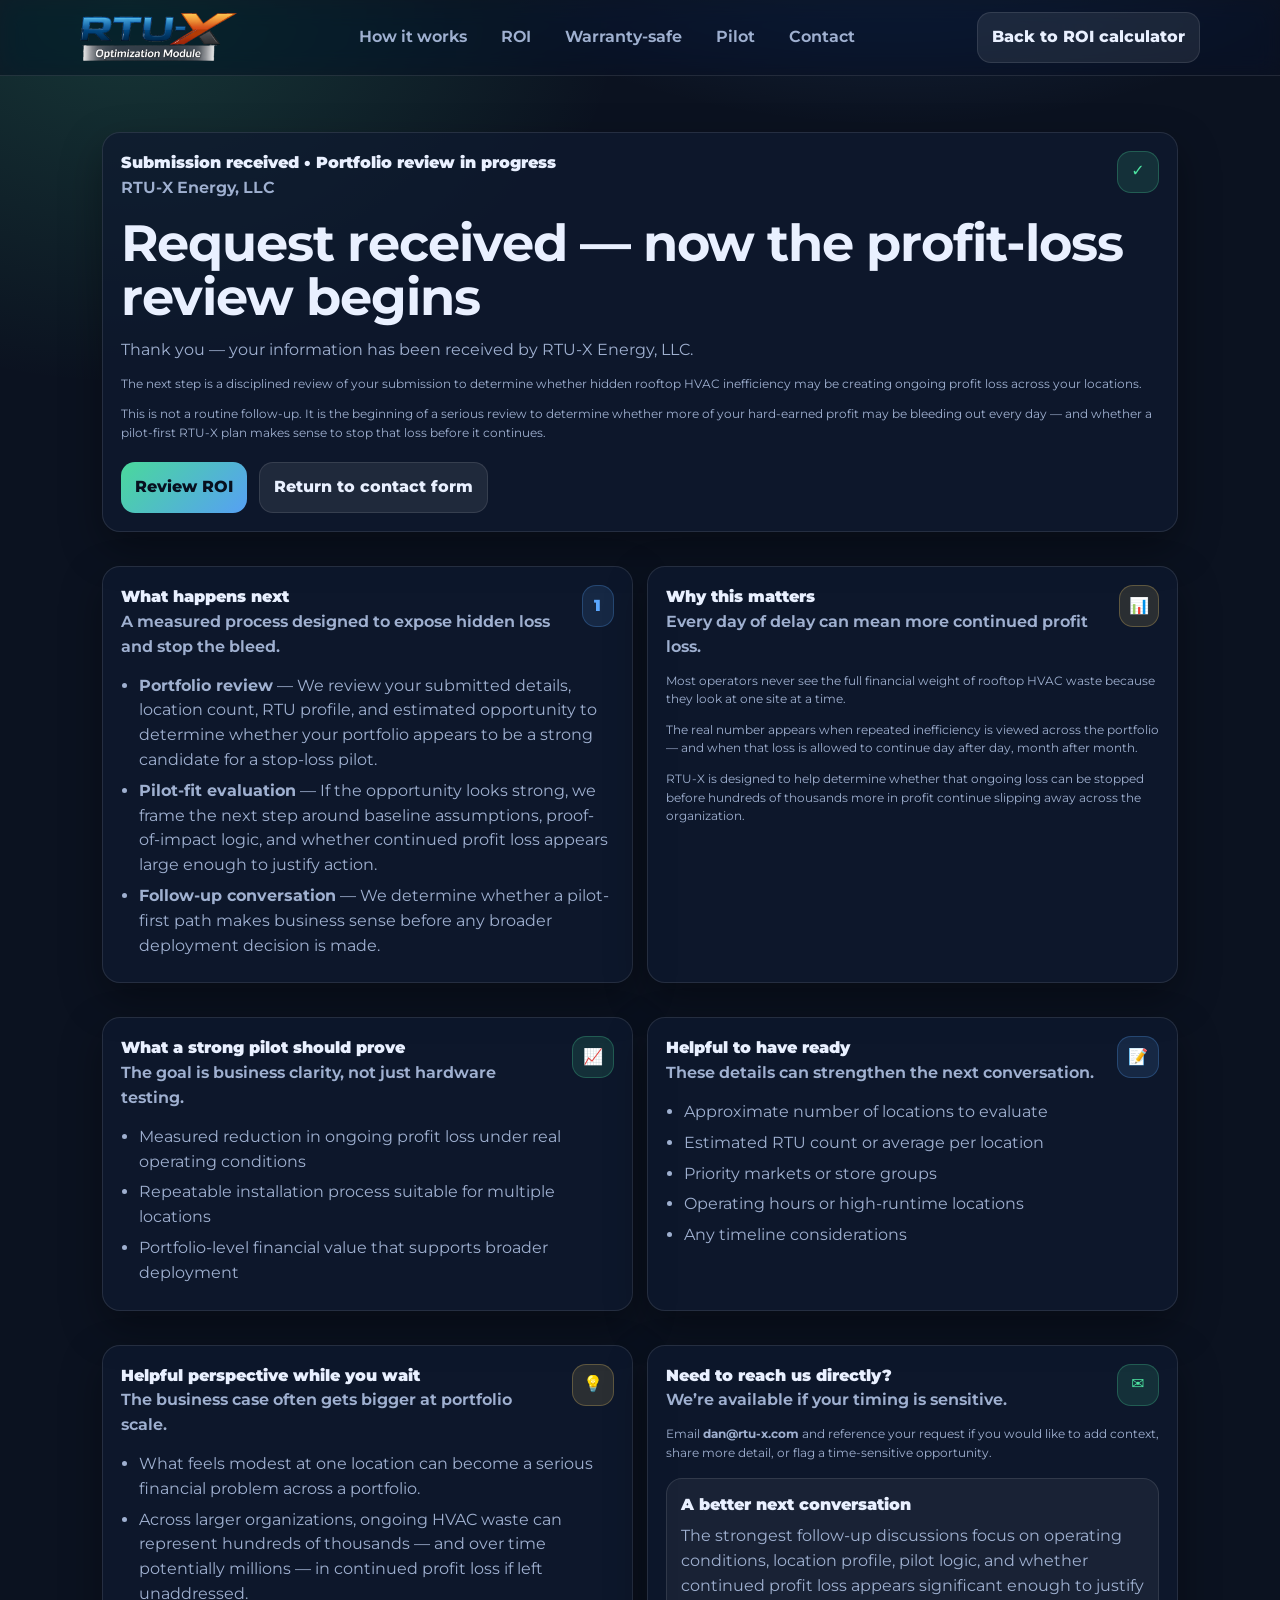
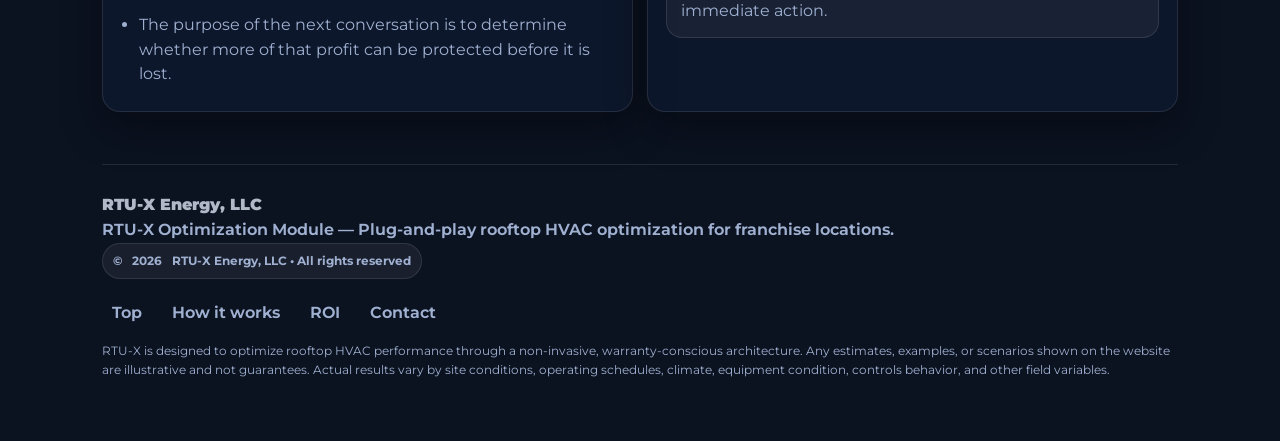
==== commit f4b71845: "Strengthen thank-you page messaging around ongoing profit loss and stop-loss urgency" ====
--- a/thank-you.html
+++ b/thank-you.html
@@ -6,7 +6,7 @@
   <title>Request Received | RTU-X Energy</title>
   <meta
     name="description"
-    content="Your RTU-X request has been received. Review the next steps for evaluating your rooftop HVAC energy savings opportunity."
+    content="Your RTU-X request has been received. Review the next steps for evaluating ongoing rooftop HVAC profit loss across your portfolio."
   />
   <meta name="theme-color" content="#0b1220" />
   <link rel="preconnect" href="https://fonts.googleapis.com">
@@ -47,21 +47,21 @@
         </div>
 
         <div style="margin-top:16px;">
-          <h1 style="margin:0 0 14px;">Request received — your portfolio is now under review</h1>
+          <h1 style="margin:0 0 14px;">Request received — now the profit-loss review begins</h1>
 
           <p class="lead" style="margin-bottom:12px;">
             Thank you — your information has been received by RTU-X Energy, LLC.
           </p>
 
-          <div class="fine" style="margin-top:12px;">
-            The next step is a disciplined review of your submission to determine whether your locations appear to be a strong candidate for a pilot-first evaluation.
-          </div>
-
-          <div class="fine" style="margin-top:12px;">
-            This is not a generic follow-up process. The goal is to evaluate whether a measurable, repeatable rooftop HVAC savings opportunity may exist across your portfolio.
-          </div>
-
-          <div class="cta" style="margin-top:20px;">
+          <div class="fine" style="margin-top:12px">
+            The next step is a disciplined review of your submission to determine whether hidden rooftop HVAC inefficiency may be creating ongoing profit loss across your locations.
+          </div>
+
+          <div class="fine" style="margin-top:12px">
+            This is not a routine follow-up. It is the beginning of a serious review to determine whether more of your hard-earned profit may be bleeding out every day — and whether a pilot-first RTU-X plan makes sense to stop that loss before it continues.
+          </div>
+
+          <div class="cta" style="margin-top:20px">
             <a class="btn primary" href="index.html#roi">Review ROI</a>
             <a class="btn" href="index.html#contact">Return to contact form</a>
           </div>
@@ -76,14 +76,14 @@
           <div class="panel-top">
             <div>
               <div class="kicker">What happens next</div>
-              <div class="muted">A measured process designed to reduce guesswork.</div>
+              <div class="muted">A measured process designed to expose hidden loss and stop the bleed.</div>
             </div>
             <div class="badge blue" aria-hidden="true">1</div>
           </div>
 
           <ul class="bullets" style="margin-top:14px;">
-            <li><b>Portfolio review</b> — We review your submitted details, including location count, RTU profile, and estimated opportunity to determine whether your portfolio appears to be a strong pilot candidate.</li>
-            <li><b>Pilot-fit evaluation</b> — If the opportunity looks promising, we frame the next step around baseline assumptions, proof-of-savings logic, and rollout considerations.</li>
+            <li><b>Portfolio review</b> — We review your submitted details, location count, RTU profile, and estimated opportunity to determine whether your portfolio appears to be a strong candidate for a stop-loss pilot.</li>
+            <li><b>Pilot-fit evaluation</b> — If the opportunity looks strong, we frame the next step around baseline assumptions, proof-of-impact logic, and whether continued profit loss appears large enough to justify action.</li>
             <li><b>Follow-up conversation</b> — We determine whether a pilot-first path makes business sense before any broader deployment decision is made.</li>
           </ul>
         </div>
@@ -92,21 +92,21 @@
           <div class="panel-top">
             <div>
               <div class="kicker">Why this matters</div>
-              <div class="muted">Disciplined review before broader rollout.</div>
+              <div class="muted">Every day of delay can mean more continued profit loss.</div>
             </div>
             <div class="badge warn" aria-hidden="true">📊</div>
           </div>
 
           <div class="fine" style="margin-top:12px;">
-            RTU-X is designed to support disciplined decision-making.
-          </div>
-
-          <div class="fine" style="margin-top:12px;">
-            The goal is not to rush you into action — it is to determine whether measurable, repeatable savings appear strong enough to justify the next step.
-          </div>
-
-          <div class="fine" style="margin-top:12px;">
-            This approach reduces uncertainty by focusing on real operating conditions, pilot fit, and portfolio-level potential — not generic savings claims.
+            Most operators never see the full financial weight of rooftop HVAC waste because they look at one site at a time.
+          </div>
+
+          <div class="fine" style="margin-top:12px;">
+            The real number appears when repeated inefficiency is viewed across the portfolio — and when that loss is allowed to continue day after day, month after month.
+          </div>
+
+          <div class="fine" style="margin-top:12px;">
+            RTU-X is designed to help determine whether that ongoing loss can be stopped before hundreds of thousands more in profit continue slipping away across the organization.
           </div>
         </div>
       </div>
@@ -125,9 +125,9 @@
           </div>
 
           <ul class="bullets" style="margin-top:14px;">
-            <li>Measured efficiency improvement under real operating conditions</li>
+            <li>Measured reduction in ongoing profit loss under real operating conditions</li>
             <li>Repeatable installation process suitable for multiple locations</li>
-            <li>Portfolio-level economic value that supports broader deployment</li>
+            <li>Portfolio-level financial value that supports broader deployment</li>
           </ul>
         </div>
 
@@ -158,15 +158,15 @@
           <div class="panel-top">
             <div>
               <div class="kicker">Helpful perspective while you wait</div>
-              <div class="muted">The business case often gets stronger at portfolio scale.</div>
+              <div class="muted">The business case often gets bigger at portfolio scale.</div>
             </div>
             <div class="badge warn" aria-hidden="true">💡</div>
           </div>
 
           <ul class="bullets" style="margin-top:14px;">
-            <li>Small per-location savings often become meaningful when viewed across a full portfolio.</li>
-            <li>Most operators focus on payback, repeatability, and measured proof before rollout.</li>
-            <li>A strong evaluation process should increase confidence — not create pressure.</li>
+            <li>What feels modest at one location can become a serious financial problem across a portfolio.</li>
+            <li>Across larger organizations, ongoing HVAC waste can represent hundreds of thousands — and over time potentially millions — in continued profit loss if left unaddressed.</li>
+            <li>The purpose of the next conversation is to determine whether more of that profit can be protected before it is lost.</li>
           </ul>
         </div>
 
@@ -186,7 +186,7 @@
           <div class="callout" style="margin-top:16px;">
             <div class="callout-k">A better next conversation</div>
             <div class="callout-d">
-              The strongest follow-up discussions focus on operating conditions, location profile, pilot logic, and whether the opportunity appears strong enough to validate in the field.
+              The strongest follow-up discussions focus on operating conditions, location profile, pilot logic, and whether continued profit loss appears significant enough to justify immediate action.
             </div>
           </div>
         </div>
